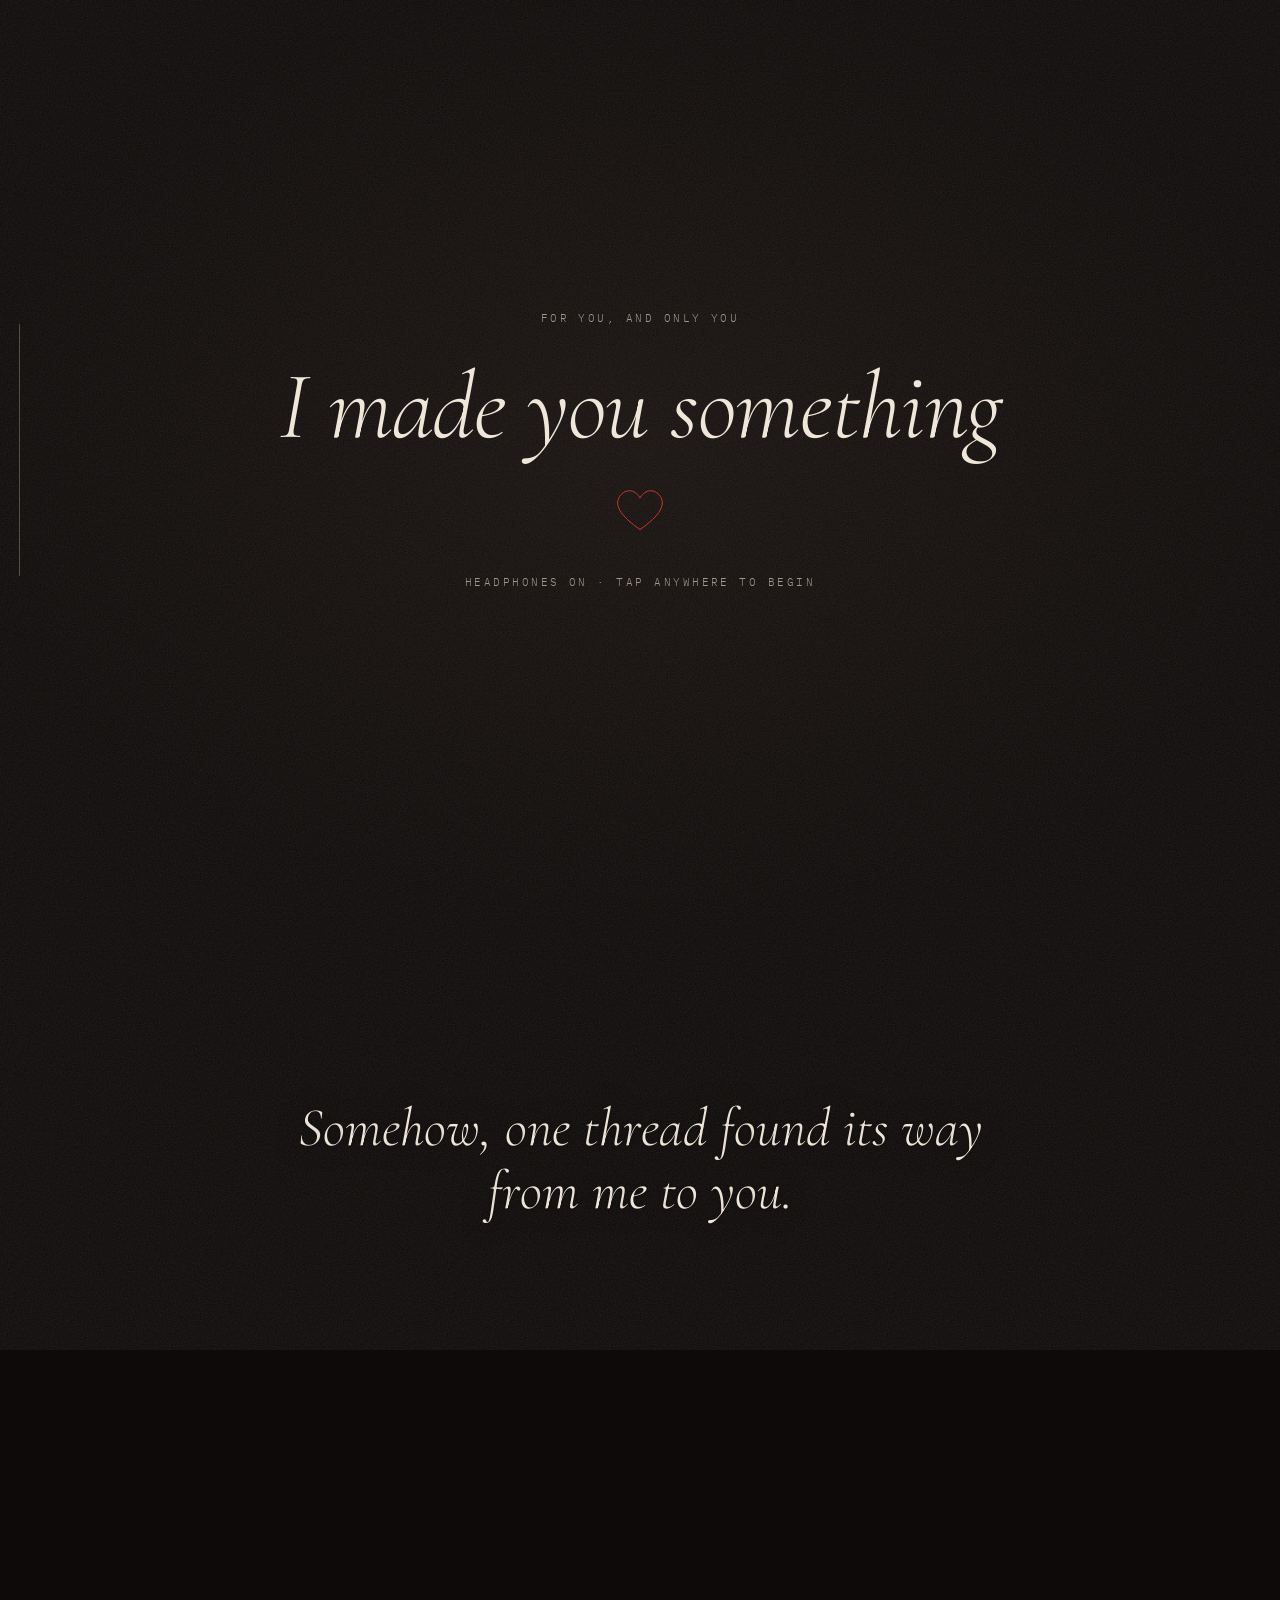
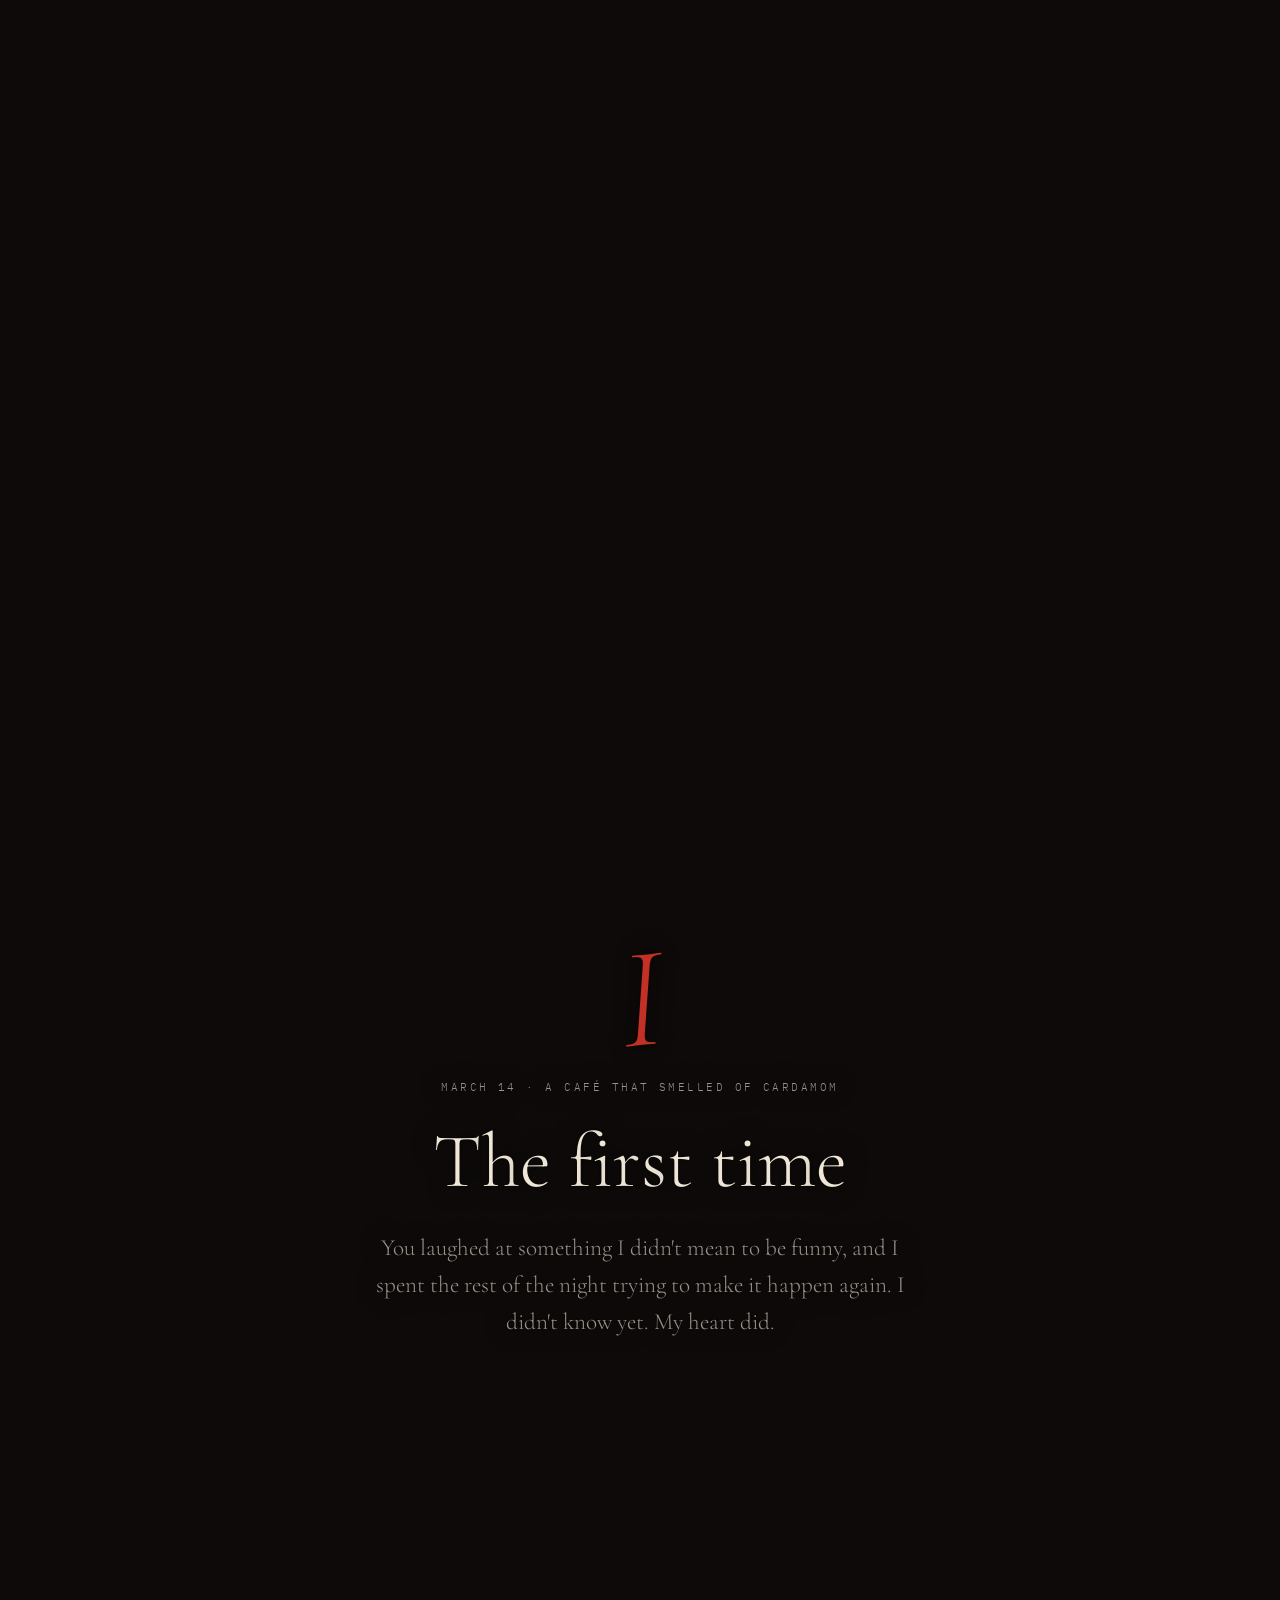
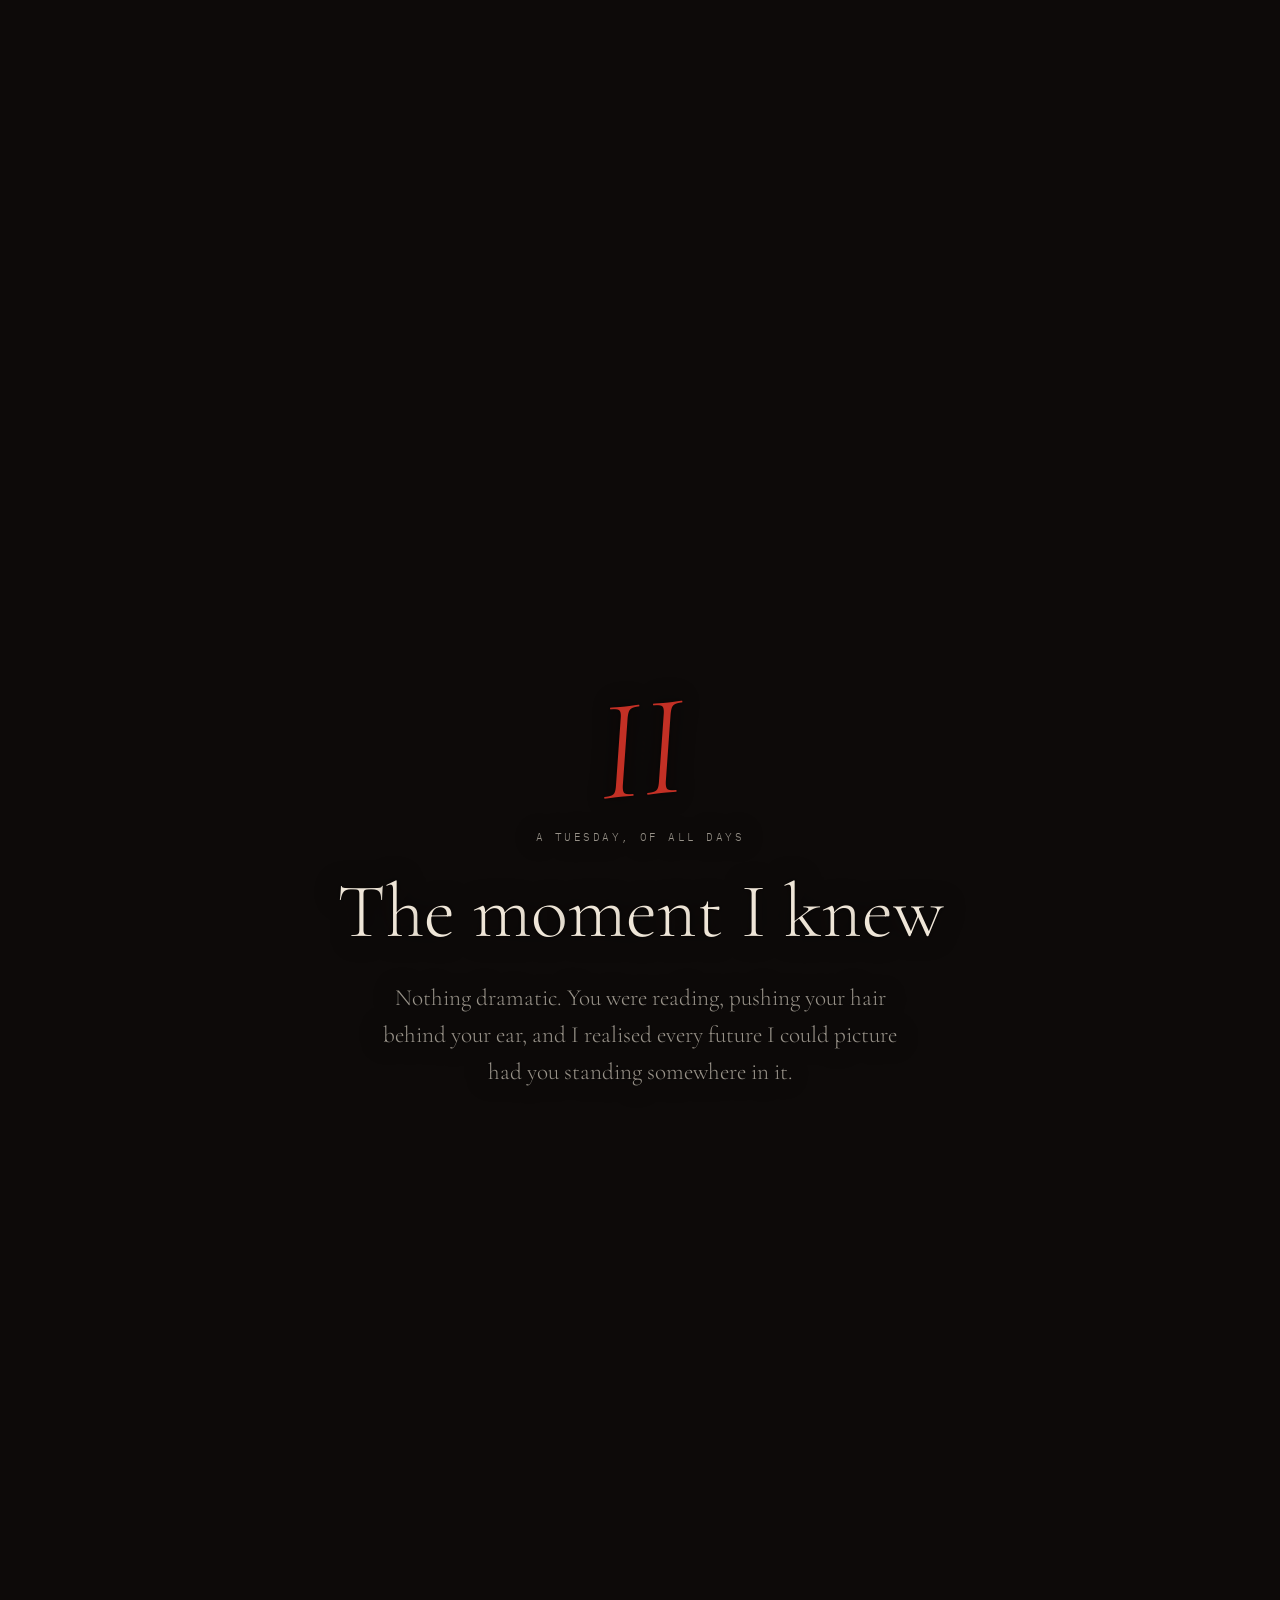
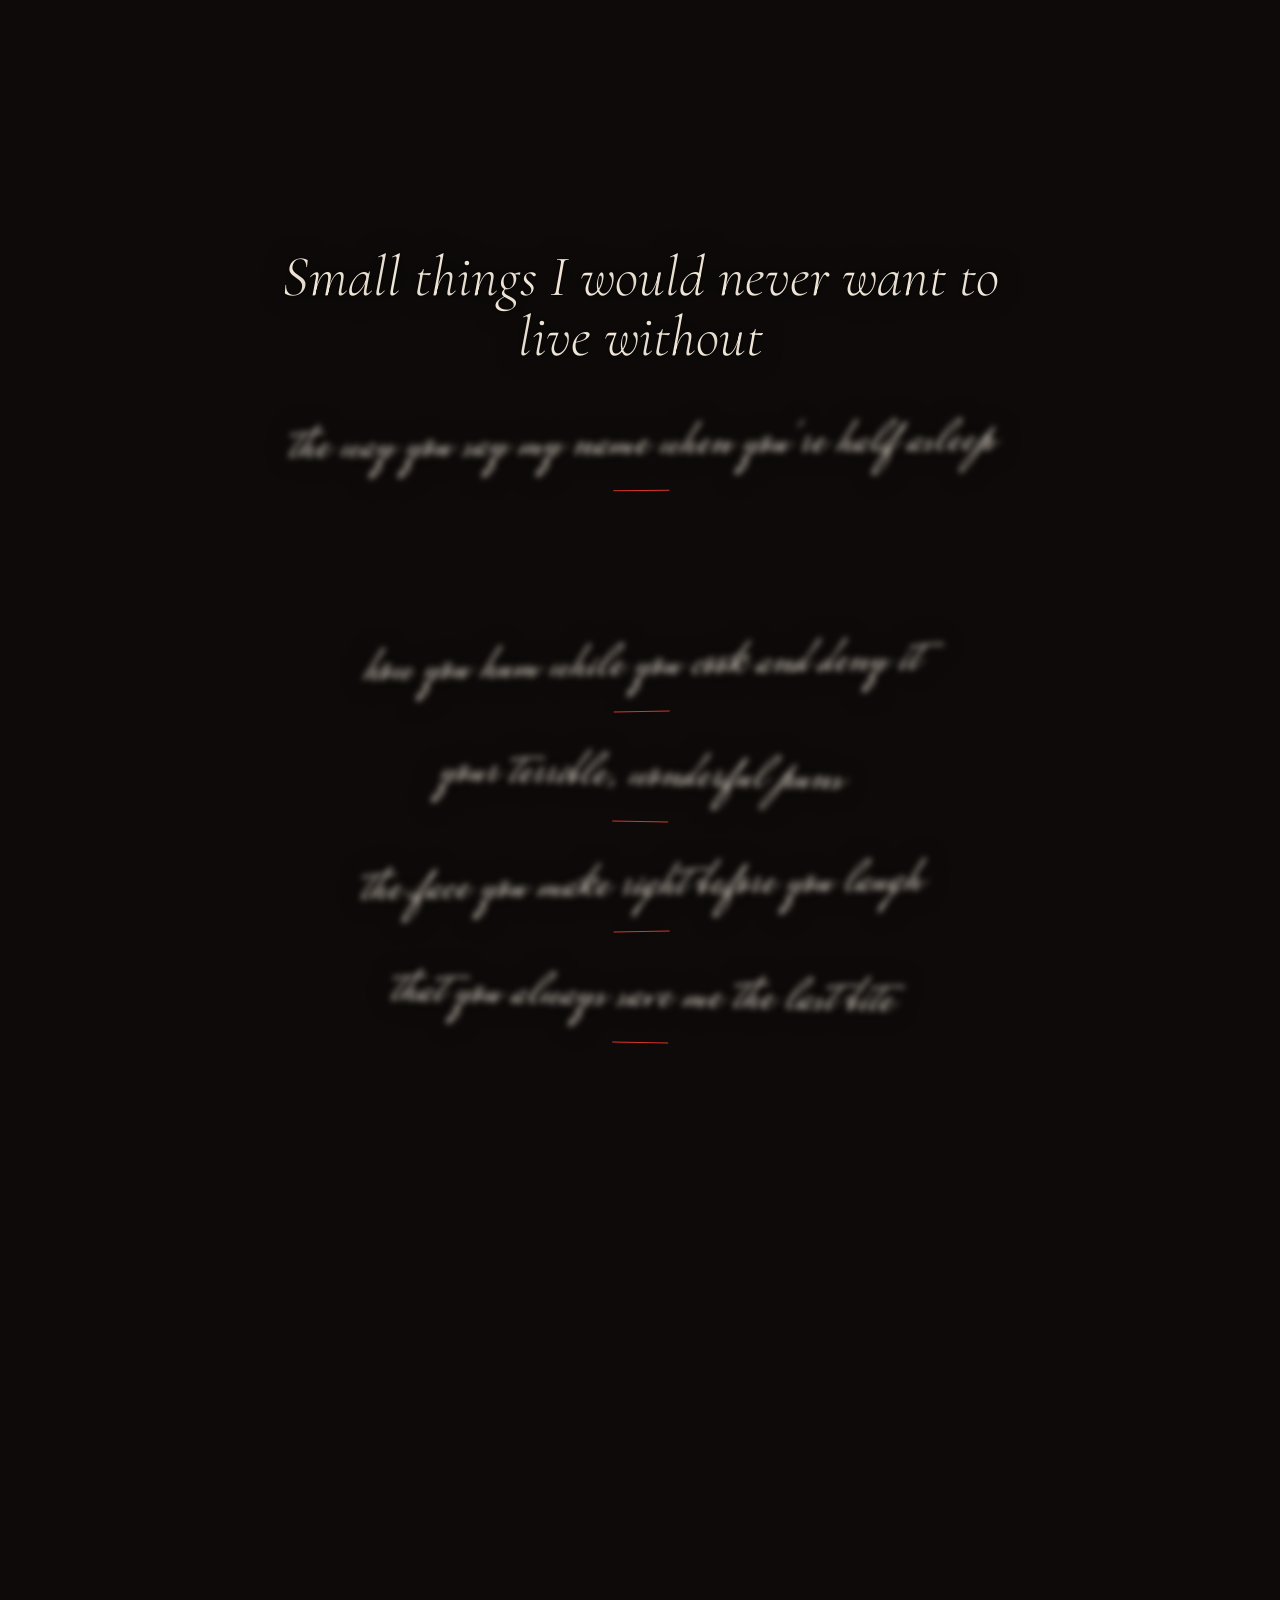
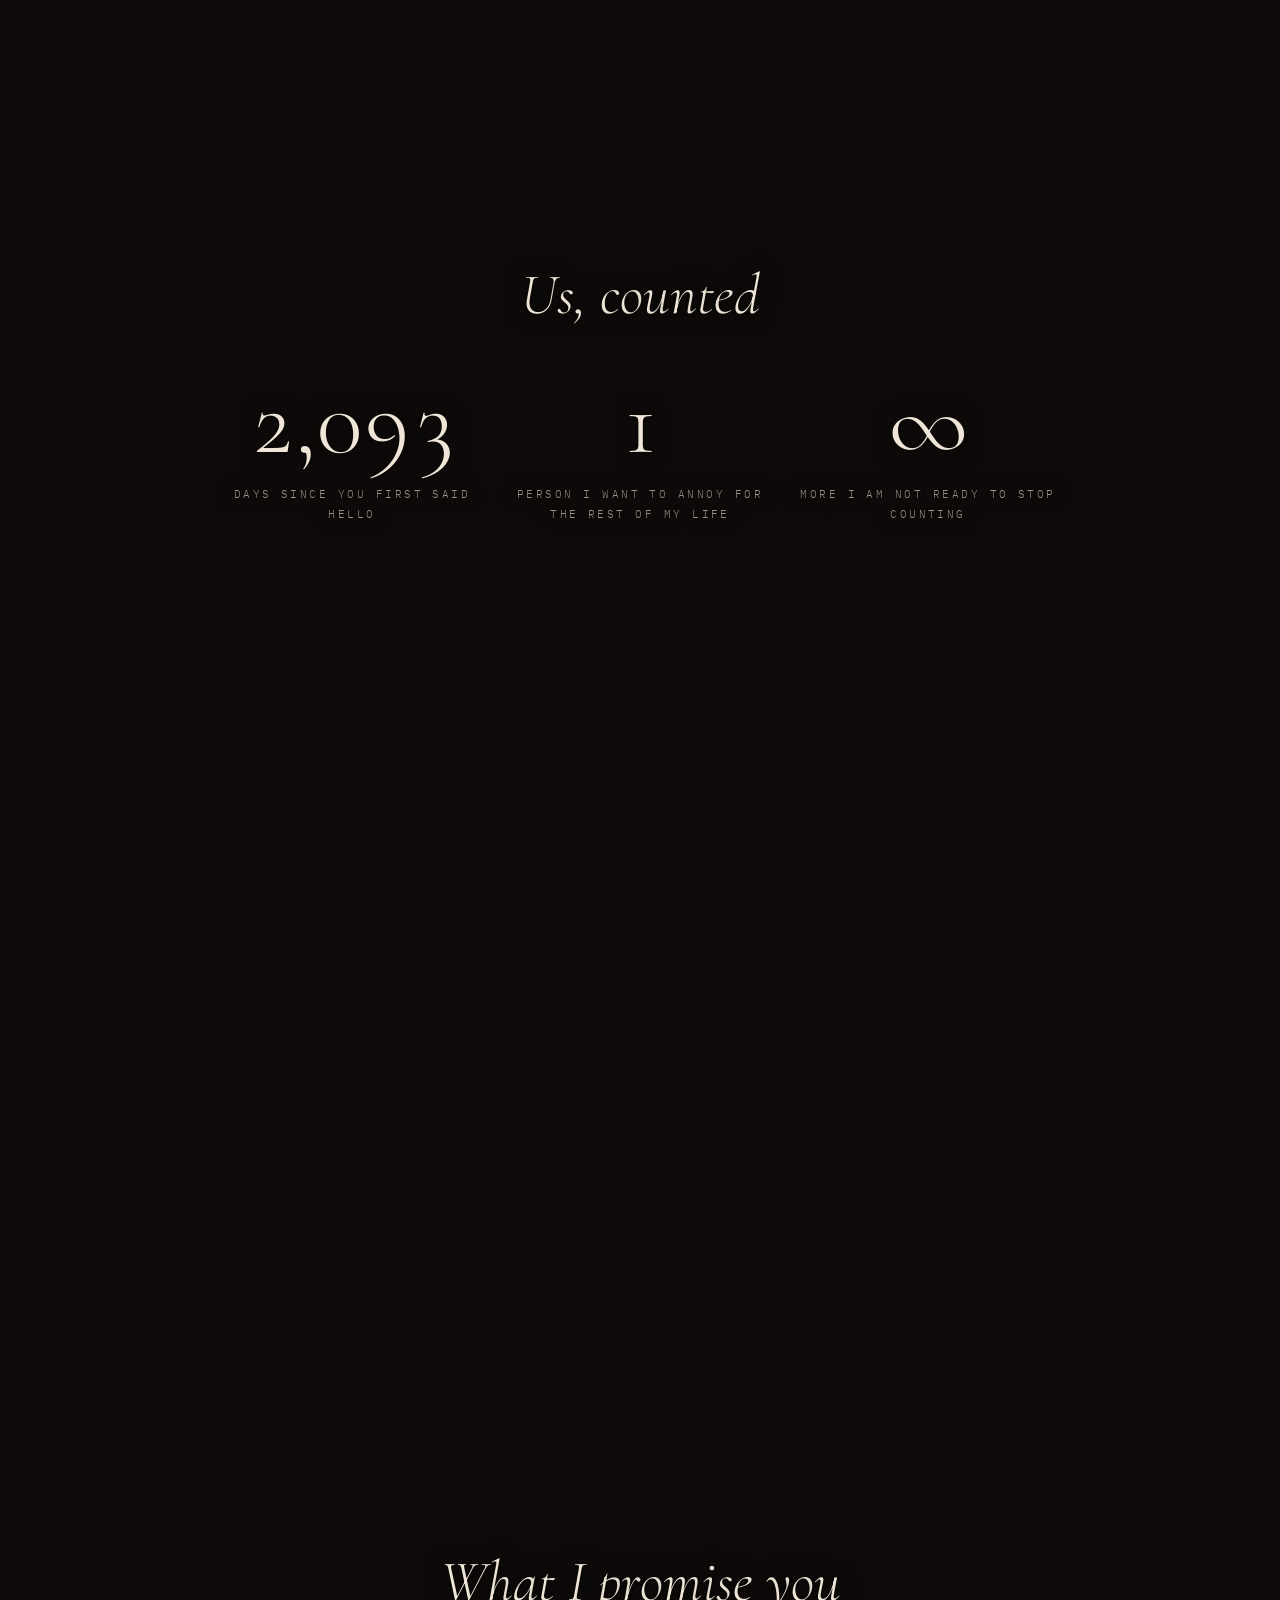
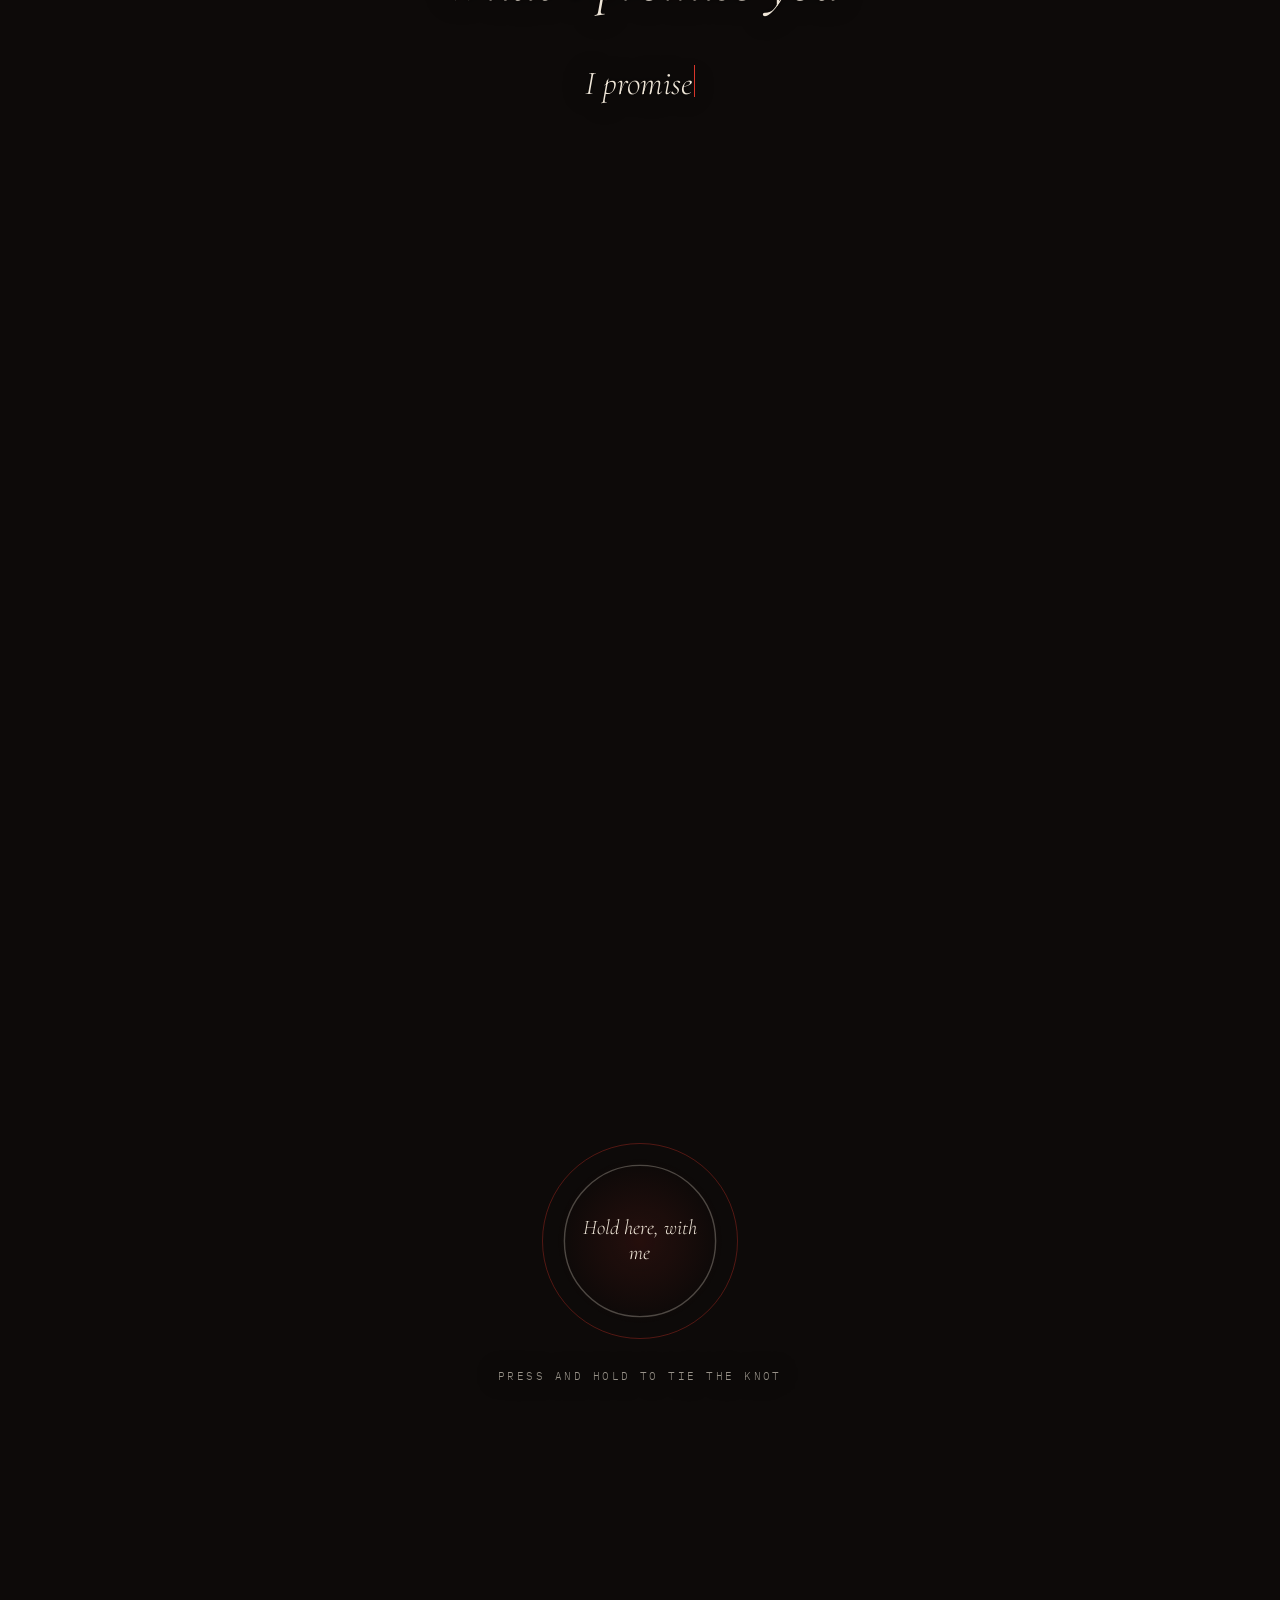
==== index.html @ 93fd75d0 "Build interactive wedding love letter: red thread, heartbeats, tie-the-knot finale A static, hand-bu" ====
<!doctype html>
<html lang="en">
<head>
  <meta charset="utf-8" />
  <meta name="viewport" content="width=device-width, initial-scale=1, viewport-fit=cover" />
  <title>For you</title>
  <meta name="theme-color" content="#0d0a09" />
  <link rel="icon" href="data:image/svg+xml,%3Csvg xmlns='http://www.w3.org/2000/svg' viewBox='0 0 100 100'%3E%3Cpath d='M50 82C18 60 8 42 20 28c10-11 24-7 30 5 6-12 20-16 30-5 12 14 2 32-30 54z' fill='none' stroke='%23d8352a' stroke-width='6'/%3E%3C/svg%3E" />
  <link rel="preconnect" href="https://fonts.googleapis.com" />
  <link rel="preconnect" href="https://fonts.gstatic.com" crossorigin />
  <link href="https://fonts.googleapis.com/css2?family=Cormorant+Garamond:ital,wght@0,300;0,400;0,500;1,300;1,400&family=IBM+Plex+Mono:wght@300;400&family=Mrs+Saint+Delafield&display=swap" rel="stylesheet" />
  <link rel="stylesheet" href="css/style.css" />
  <script type="importmap">
    { "imports": { "three": "./vendor/three/three.module.js", "three/addons/": "./vendor/three/addons/" } }
  </script>
</head>
<body class="is-locked">
  <canvas id="scene" aria-hidden="true"></canvas>
  <div class="grain" aria-hidden="true"></div>
  <div class="vignette" aria-hidden="true"></div>

  <!-- The gate: nothing moves until she opens it. -->
  <div class="gate" id="gate" role="button" tabindex="0">
    <p class="mono gate__kicker" data-bind="gate.kicker"></p>
    <h1 class="gate__title" data-bind="gate.title"></h1>
    <span class="gate__seal" aria-hidden="true">
      <svg viewBox="0 0 100 100"><path d="M50 82 C18 60 8 42 20 28 C30 17 44 21 50 33 C56 21 70 17 80 28 C92 42 82 60 50 82 Z" /></svg>
    </span>
    <p class="mono gate__hint" data-bind="gate.hint"></p>
  </div>

  <button class="sound" id="sound" aria-label="Toggle music" hidden>
    <span></span><span></span><span></span><span></span>
  </button>

  <div class="progress" aria-hidden="true"><i id="progress"></i></div>

  <main id="story">
    <section class="panel panel--opening" data-scene="opening">
      <p class="lead reveal" data-bind="opening.0"></p>
      <p class="lead lead--second reveal" data-bind="opening.1"></p>
      <p class="mono scroll-cue">scroll slowly</p>
    </section>

    <!-- chapters get injected here -->
    <div id="chapters"></div>

    <section class="panel panel--things" data-scene="things">
      <h2 class="title reveal" data-bind="smallThings.title"></h2>
      <ul class="things" id="things"></ul>
    </section>

    <section class="panel panel--numbers" data-scene="numbers">
      <h2 class="title reveal" data-bind="numbers.title"></h2>
      <div class="numbers" id="numbers"></div>
    </section>

    <section class="panel panel--vows" data-scene="vows">
      <h2 class="title reveal" data-bind="vows.title"></h2>
      <ol class="vows" id="vows"></ol>
    </section>

    <section class="panel panel--knot" data-scene="knot">
      <div class="knot" id="knot">
        <button class="hold" id="hold" aria-describedby="hold-hint">
          <svg viewBox="0 0 120 120" aria-hidden="true">
            <circle class="hold__track" cx="60" cy="60" r="54" />
            <circle class="hold__fill" id="holdFill" cx="60" cy="60" r="54" />
          </svg>
          <span class="hold__label" data-bind="knot.prompt"></span>
        </button>
        <p class="mono hold__hint" id="hold-hint" data-bind="knot.hint"></p>
      </div>

      <div class="finale" id="finale" aria-live="polite">
        <p class="finale__after" data-bind="knot.after"></p>
        <!-- her name is written here in stars, by the 3D scene -->
        <p class="finale__names"><span data-bind="you"></span> <em>&amp;</em> <span data-bind="her"></span></p>
        <div class="finale__foot">
          <p class="mono finale__date" id="finaleDate"></p>
          <p class="mono finale__count" id="countdown"></p>
          <button class="envelope" id="envelope" aria-label="Open the letter">
            <span class="envelope__back"></span>
            <span class="envelope__paper"></span>
            <span class="envelope__flap"></span>
            <span class="envelope__seal"></span>
          </button>
          <p class="mono envelope__hint">one more thing</p>
        </div>
      </div>
    </section>
  </main>

  <div class="letter" id="letter" role="dialog" aria-modal="true" aria-label="A letter" hidden>
    <article class="letter__paper">
      <div class="letter__body" id="letterBody"></div>
      <p class="letter__sign" data-bind="you"></p>
      <button class="mono letter__close" id="letterClose">close</button>
    </article>
  </div>

  <script type="module" src="js/main.js"></script>
</body>
</html>
---- css/style.css ----
:root {
  --ink: #0d0a09;
  --ink-2: #17110f;
  --paper: #efe6d8;
  --paper-dim: rgba(239, 230, 216, 0.62);
  --paper-faint: rgba(239, 230, 216, 0.28);
  --thread: #d8352a;
  --thread-soft: rgba(216, 53, 42, 0.35);
  --gold: #d9b67a;

  --serif: 'Cormorant Garamond', 'Times New Roman', serif;
  --script: 'Mrs Saint Delafield', 'Snell Roundhand', cursive;
  --mono: 'IBM Plex Mono', ui-monospace, monospace;

  --ease-out: cubic-bezier(0.16, 1, 0.3, 1);
  --ease-silk: cubic-bezier(0.65, 0, 0.35, 1);
}

*,
*::before,
*::after { box-sizing: border-box; }

html { -webkit-text-size-adjust: 100%; }

body {
  margin: 0;
  background: var(--ink);
  color: var(--paper);
  font-family: var(--serif);
  font-weight: 300;
  overflow-x: hidden;
  -webkit-font-smoothing: antialiased;
}

body.is-locked { overflow: hidden; height: 100svh; }

::selection { background: var(--thread); color: var(--paper); }

.mono {
  font-family: var(--mono);
  font-size: 0.7rem;
  letter-spacing: 0.22em;
  text-transform: uppercase;
  color: var(--paper-dim);
}

/* ── layers ─────────────────────────────────────────────── */

#scene {
  position: fixed;
  inset: 0;
  width: 100%;
  height: 100%;
  display: block;
  z-index: 0;
}

.grain {
  position: fixed;
  inset: -50%;
  z-index: 50;
  pointer-events: none;
  opacity: 0.09;
  background-image: url("data:image/svg+xml,%3Csvg xmlns='http://www.w3.org/2000/svg' width='220' height='220'%3E%3Cfilter id='n'%3E%3CfeTurbulence type='fractalNoise' baseFrequency='0.85' numOctaves='3' stitchTiles='stitch'/%3E%3CfeColorMatrix values='0 0 0 0 1 0 0 0 0 0.95 0 0 0 0 0.9 0 0 0 1 0'/%3E%3C/filter%3E%3Crect width='100%25' height='100%25' filter='url(%23n)'/%3E%3C/svg%3E");
  animation: grain 0.9s steps(6) infinite;
}

@keyframes grain {
  0% { transform: translate(0, 0); }
  20% { transform: translate(-3%, 2%); }
  40% { transform: translate(2%, -4%); }
  60% { transform: translate(-4%, -1%); }
  80% { transform: translate(3%, 3%); }
  100% { transform: translate(0, 0); }
}

.vignette {
  position: fixed;
  inset: 0;
  z-index: 1;
  pointer-events: none;
  background: radial-gradient(ellipse at 50% 45%, transparent 40%, rgba(5, 3, 3, 0.85) 100%);
}

main { position: relative; z-index: 2; text-shadow: 0 0 24px rgba(13, 10, 9, 0.9), 0 0 4px rgba(13, 10, 9, 0.6); }

/* ── gate ───────────────────────────────────────────────── */

.gate {
  position: fixed;
  inset: 0;
  z-index: 40;
  display: grid;
  place-content: center;
  justify-items: center;
  gap: 1.4rem;
  padding: 2rem 1rem;
  text-align: center;
  cursor: pointer;
  background: radial-gradient(ellipse at center, #17110f, var(--ink) 75%);
  transition: opacity 2.2s var(--ease-silk), visibility 0s linear 2.2s;
  outline: none;
}

.gate.is-open { opacity: 0; visibility: hidden; }

.gate__title {
  margin: 0;
  font-weight: 300;
  font-style: italic;
  font-size: clamp(2.6rem, 8vw, 6rem);
  line-height: 1;
  letter-spacing: -0.01em;
}

.gate__kicker, .gate__hint, .gate__title { opacity: 0; animation: rise 2.4s var(--ease-out) forwards; }
.gate__title { animation-delay: 0.5s; }
.gate__seal { opacity: 0; animation: rise 2.4s var(--ease-out) 1.1s forwards; }
.gate__hint { animation-delay: 1.8s; }

.gate__seal {
  width: 64px;
  height: 64px;
  display: block;
}

.gate__seal svg { width: 100%; height: 100%; overflow: visible; }

.gate__seal path {
  fill: none;
  stroke: var(--thread);
  stroke-width: 1.4;
  stroke-linecap: round;
  stroke-dasharray: 260;
  stroke-dashoffset: 260;
  animation: draw 3.2s var(--ease-silk) 1.4s forwards, beat 1.8s ease-in-out 4.6s infinite;
  transform-origin: 50% 55%;
}

.gate:hover .gate__seal path,
.gate:focus-visible .gate__seal path { fill: var(--thread-soft); }

@keyframes draw { to { stroke-dashoffset: 0; } }
@keyframes beat {
  0%, 100% { transform: scale(1); }
  14% { transform: scale(1.09); }
  28% { transform: scale(0.98); }
  42% { transform: scale(1.05); }
}
@keyframes rise {
  from { opacity: 0; transform: translateY(14px); filter: blur(6px); }
  to { opacity: 1; transform: none; filter: blur(0); }
}

/* ── sound + progress ───────────────────────────────────── */

.sound {
  position: fixed;
  top: max(1.2rem, env(safe-area-inset-top));
  right: 1.2rem;
  z-index: 45;
  width: 40px;
  height: 40px;
  display: flex;
  align-items: center;
  justify-content: center;
  gap: 3px;
  background: none;
  border: 1px solid var(--paper-faint);
  border-radius: 50%;
  cursor: pointer;
  opacity: 0;
  transition: opacity 1.5s ease 1.5s, border-color 0.3s;
}

.sound.is-shown { opacity: 1; }
.sound:hover { border-color: var(--paper-dim); }

.sound span {
  width: 2px;
  height: 12px;
  background: var(--paper);
  border-radius: 1px;
  transform-origin: bottom;
  animation: eq 1.1s ease-in-out infinite;
}

.sound span:nth-child(2) { animation-delay: -0.3s; }
.sound span:nth-child(3) { animation-delay: -0.6s; }
.sound span:nth-child(4) { animation-delay: -0.8s; }
.sound.is-muted span { animation-play-state: paused; transform: scaleY(0.2); }

@keyframes eq {
  0%, 100% { transform: scaleY(0.25); }
  50% { transform: scaleY(1); }
}

.progress {
  position: fixed;
  left: 1.2rem;
  top: 50%;
  z-index: 45;
  width: 1px;
  height: 28vh;
  transform: translateY(-50%);
  background: var(--paper-faint);
}

.progress i {
  position: absolute;
  inset: 0;
  background: var(--thread);
  transform-origin: top;
  transform: scaleY(0);
}

/* ── panels ─────────────────────────────────────────────── */

.panel {
  position: relative;
  min-height: 150svh;
  display: grid;
  place-items: center;
  align-content: center;
  padding: 20vh 1rem;
  text-align: center;
}

.panel > * { max-width: 46rem; }

.panel--opening { min-height: 230svh; align-content: start; padding-top: 38vh; }

.lead {
  margin: 0;
  font-size: clamp(1.8rem, 4.6vw, 3.4rem);
  line-height: 1.15;
  font-weight: 300;
}

.lead--second {
  margin-top: 70vh;
  font-style: italic;
}

.scroll-cue {
  position: absolute;
  left: 50%;
  top: calc(100svh - 4.5rem);
  transform: translateX(-50%);
  margin: 0;
  animation: cue 2.6s ease-in-out infinite;
}

.scroll-cue::after {
  content: '';
  display: block;
  width: 1px;
  height: 28px;
  margin: 0.8rem auto 0;
  background: linear-gradient(var(--paper-dim), transparent);
}

@keyframes cue {
  0%, 100% { opacity: 0.35; transform: translate(-50%, 0); }
  50% { opacity: 1; transform: translate(-50%, 6px); }
}

.title {
  margin: 0 0 3rem;
  font-weight: 300;
  font-size: clamp(2rem, 5vw, 3.6rem);
  line-height: 1.05;
  font-style: italic;
}

/* chapter */

.chapter {
  display: grid;
  gap: 1.2rem;
  justify-items: center;
}

.chapter__num {
  font-style: italic;
  font-weight: 300;
  font-size: clamp(4.5rem, 13vw, 9rem);
  line-height: 0.7;
  color: var(--thread);
  opacity: 0;
  transform: translateY(20px) rotate(-6deg);
  transition: opacity 2s var(--ease-out), transform 2s var(--ease-out);
}

.is-in .chapter__num,
.chapter__num.is-in { opacity: 0.9; transform: rotate(-6deg); }

.chapter__title {
  margin: 0;
  font-weight: 300;
  font-size: clamp(2.4rem, 6.4vw, 4.8rem);
  line-height: 1;
}

.chapter__body {
  margin: 0.6rem 0 0;
  max-width: 34rem;
  font-size: clamp(1.15rem, 2.2vw, 1.45rem);
  line-height: 1.6;
  color: var(--paper-dim);
}

.print {
  width: min(70vw, 300px);
  margin: 1.5rem auto 0;
  padding: 12px 12px 44px;
  background: #f4ede1;
  box-shadow: 0 30px 60px -20px rgba(0, 0, 0, 0.8);
  transform: rotate(var(--tilt, -3deg)) translateY(40px);
  opacity: 0;
  transition: transform 2.2s var(--ease-out), opacity 2.2s var(--ease-out);
}

.print img { display: block; width: 100%; aspect-ratio: 4 / 5; object-fit: cover; filter: sepia(0.18) contrast(1.02); }
.print.is-in { opacity: 1; transform: rotate(var(--tilt, -3deg)); }

/* split text reveal */

.w { display: inline-block; white-space: nowrap; }

.ch {
  display: inline-block;
  opacity: 0;
  transform: translateY(0.45em) rotate(var(--r, 0deg));
  filter: blur(8px);
  transition:
    opacity 1.4s var(--ease-out),
    transform 1.6s var(--ease-out),
    filter 1.4s var(--ease-out);
  transition-delay: calc(var(--i) * 22ms);
}

.is-in .ch { opacity: 1; transform: none; filter: blur(0); }

.fade { opacity: 0; transform: translateY(16px); transition: opacity 1.8s var(--ease-out), transform 1.8s var(--ease-out); transition-delay: var(--d, 0s); }
.fade.is-in, .is-in .fade { opacity: 1; transform: none; }

/* small things */

.things {
  list-style: none;
  margin: 0;
  padding: 0;
  display: grid;
  gap: 2.2rem;
}

.things li {
  font-family: var(--script);
  font-size: clamp(2rem, 5.4vw, 3.4rem);
  line-height: 1.1;
  color: var(--paper);
  transform: rotate(var(--tilt));
}

.things li .ch { filter: blur(3px); transition-delay: calc(var(--i) * 32ms); }

.things li::after {
  content: '';
  display: block;
  width: 3.5rem;
  height: 1px;
  margin: 0.9rem auto 0;
  background: var(--thread);
  transform: scaleX(0);
  transition: transform 1.6s var(--ease-out) 0.8s;
}

.things li.is-in::after { transform: scaleX(1); }

/* numbers */

.numbers {
  display: grid;
  grid-template-columns: repeat(auto-fit, minmax(12rem, 1fr));
  gap: 3rem 2rem;
  width: min(100%, 52rem);
  max-width: none;
}

.number__value {
  display: block;
  font-size: clamp(3.6rem, 9vw, 6rem);
  font-weight: 300;
  line-height: 1;
  font-variant-numeric: tabular-nums;
}

.number__label { display: block; margin-top: 0.9rem; line-height: 1.8; }

/* vows */

.vows {
  list-style: none;
  margin: 0;
  padding: 0;
  display: grid;
  gap: 2rem;
  max-width: 36rem;
}

.vows li {
  font-size: clamp(1.4rem, 3.4vw, 2.1rem);
  line-height: 1.35;
  font-style: italic;
  min-height: 1.35em;
}

.vows li .caret {
  display: inline-block;
  width: 1px;
  height: 0.95em;
  margin-left: 2px;
  vertical-align: -0.1em;
  background: var(--thread);
  animation: blink 1s steps(1) infinite;
}

@keyframes blink { 50% { opacity: 0; } }

/* knot */

.panel--knot { min-height: 100svh; padding: 0; overflow: hidden; }
.panel--knot > * { max-width: none; }

.knot,
.finale {
  position: absolute;
  inset: 0;
  display: grid;
  place-content: center;
  justify-items: center;
  gap: 1.4rem;
  padding: 0 1rem;
}

.knot { transition: opacity 1.6s var(--ease-silk), filter 1.6s var(--ease-silk); }
.knot.is-done { opacity: 0; filter: blur(10px); pointer-events: none; }

.hold {
  position: relative;
  width: 168px;
  height: 168px;
  padding: 0;
  border: 0;
  border-radius: 50%;
  background: radial-gradient(circle, rgba(216, 53, 42, 0.12), transparent 70%);
  color: var(--paper);
  font: inherit;
  cursor: pointer;
  touch-action: none;
  -webkit-user-select: none;
  user-select: none;
  -webkit-touch-callout: none;
  -webkit-tap-highlight-color: transparent;
  transition: transform 0.6s var(--ease-out);
}

.hold.is-holding { transform: scale(0.94); }
.hold:focus-visible { outline: 1px dashed var(--paper-faint); outline-offset: 8px; }

.hold svg { position: absolute; inset: 0; width: 100%; height: 100%; transform: rotate(-90deg); }
.hold circle { fill: none; stroke-width: 1; }
.hold__track { stroke: var(--paper-faint); }
.hold__fill { stroke: var(--thread); stroke-width: 2; stroke-linecap: round; stroke-dasharray: 339.3; stroke-dashoffset: 339.3; }

.hold__label {
  position: relative;
  display: block;
  padding: 0 1.6rem;
  font-style: italic;
  font-size: 1.3rem;
  line-height: 1.2;
}

.hold::before {
  content: '';
  position: absolute;
  inset: -14px;
  border-radius: 50%;
  border: 1px solid var(--thread-soft);
  animation: ripple 2.8s var(--ease-out) infinite;
}

@keyframes ripple {
  from { transform: scale(0.85); opacity: 1; }
  to { transform: scale(1.35); opacity: 0; }
}

.hold__hint { margin: 1.4rem 0 0; }

.finale {
  place-content: stretch;
  grid-template-rows: 1fr auto 1fr;
  gap: 0;
  padding: 12svh 1rem 8svh;
  pointer-events: none;
  text-align: center;
}

.finale > * { opacity: 0; transform: translateY(20px); transition: opacity 2.4s var(--ease-out), transform 2.4s var(--ease-out); }
.finale.is-in { pointer-events: auto; }
.finale.is-in > * { opacity: 1; transform: none; }
.finale.is-in > :nth-child(1) { transition-delay: 3.4s; }
.finale.is-in > :nth-child(2) { transition-delay: 7.4s; }
.finale.is-in > :nth-child(3) { transition-delay: 8.6s; }

.finale__after {
  align-self: start;
  margin: 0;
  font-style: italic;
  font-size: clamp(1.3rem, 3vw, 1.8rem);
  color: var(--paper-dim);
}

/* The stars write her name just above this line. */
.finale__names {
  margin: 18svh 0 0;
  font-family: var(--mono);
  font-size: 0.72rem;
  letter-spacing: 0.4em;
  text-transform: uppercase;
  color: var(--paper-dim);
}

.finale__names em { font-style: normal; color: var(--thread); }

.finale__foot {
  align-self: end;
  display: grid;
  justify-items: center;
  gap: 0.8rem;
}

.finale__date, .finale__count { margin: 0; }
.finale__count { color: var(--gold); }

/* envelope */

.envelope {
  position: relative;
  width: 92px;
  height: 60px;
  margin-top: 1.4rem;
  padding: 0;
  border: 0;
  background: none;
  cursor: pointer;
  perspective: 400px;
}

.envelope__back,
.envelope__paper,
.envelope__flap { position: absolute; inset: 0; }

.envelope__back { background: #e5d8c3; border-radius: 2px; box-shadow: 0 18px 30px -12px rgba(0, 0, 0, 0.8); }
.envelope__back::after {
  content: '';
  position: absolute;
  inset: 0;
  background:
    linear-gradient(to top right, transparent 49.5%, rgba(0, 0, 0, 0.12) 50%, transparent 51%) left / 50% 100% no-repeat,
    linear-gradient(to top left, transparent 49.5%, rgba(0, 0, 0, 0.12) 50%, transparent 51%) right / 50% 100% no-repeat;
}
.envelope__paper { inset: 6px 8px; background: #faf5ec; transition: transform 0.8s var(--ease-out); z-index: -1; }
.envelope__flap {
  height: 60%;
  background: #d9c9b0;
  clip-path: polygon(0 0, 100% 0, 50% 100%);
  transform-origin: top;
  transition: transform 0.8s var(--ease-out);
}
.envelope__seal {
  position: absolute;
  left: 50%;
  top: 46%;
  width: 18px;
  height: 18px;
  margin: -9px 0 0 -9px;
  border-radius: 50%;
  background: radial-gradient(circle at 35% 35%, #e85a4b, #9d1d14);
  box-shadow: 0 1px 2px rgba(0, 0, 0, 0.4);
}

.envelope:hover .envelope__flap { transform: rotateX(160deg); }
.envelope:hover .envelope__seal { opacity: 0; }
.envelope:hover .envelope__paper { transform: translateY(-16px); }
.envelope__seal { transition: opacity 0.3s; }

.envelope__hint { margin: 0; }

/* letter */

.letter {
  position: fixed;
  inset: 0;
  z-index: 60;
  display: grid;
  place-items: center;
  padding: 2rem 1rem;
  background: rgba(8, 5, 4, 0.78);
  -webkit-backdrop-filter: blur(6px);
  backdrop-filter: blur(6px);
  overflow-y: auto;
  opacity: 0;
  transition: opacity 0.9s var(--ease-silk);
}

.letter.is-open { opacity: 1; }
.letter[hidden] { display: none; }

.letter__paper {
  position: relative;
  width: min(100%, 34rem);
  padding: clamp(2rem, 6vw, 3.6rem);
  color: #2b1f1a;
  background:
    repeating-linear-gradient(transparent 0 2.15rem, rgba(120, 90, 70, 0.12) 2.15rem calc(2.15rem + 1px)),
    radial-gradient(ellipse at 30% 20%, #fbf6ee, #efe3cf);
  box-shadow: 0 40px 80px -30px rgba(0, 0, 0, 0.9);
  transform: translateY(40px) rotate(-1.2deg);
  transition: transform 1.2s var(--ease-out);
}

.letter.is-open .letter__paper { transform: rotate(-1.2deg); }

.letter__body p {
  margin: 0 0 1.1rem;
  font-size: 1.25rem;
  line-height: 1.72;
  font-style: italic;
}

.letter__sign {
  margin: 0.4rem 0 0;
  font-family: var(--script);
  font-size: 3rem;
  line-height: 1;
  color: #8e1c14;
}

.letter__close {
  position: absolute;
  top: 1rem;
  right: 1.2rem;
  border: 0;
  background: none;
  color: #6d5a4f;
  cursor: pointer;
}

@media (max-width: 600px) {
  .progress { display: none; }
  .panel { padding: 18vh 1rem; }
  .things { gap: 1.8rem; }
}

@media (prefers-reduced-motion: reduce) {
  .grain { animation: none; }
  .ch, .fade, .print { transition-duration: 0.01s !important; transition-delay: 0s !important; }
}
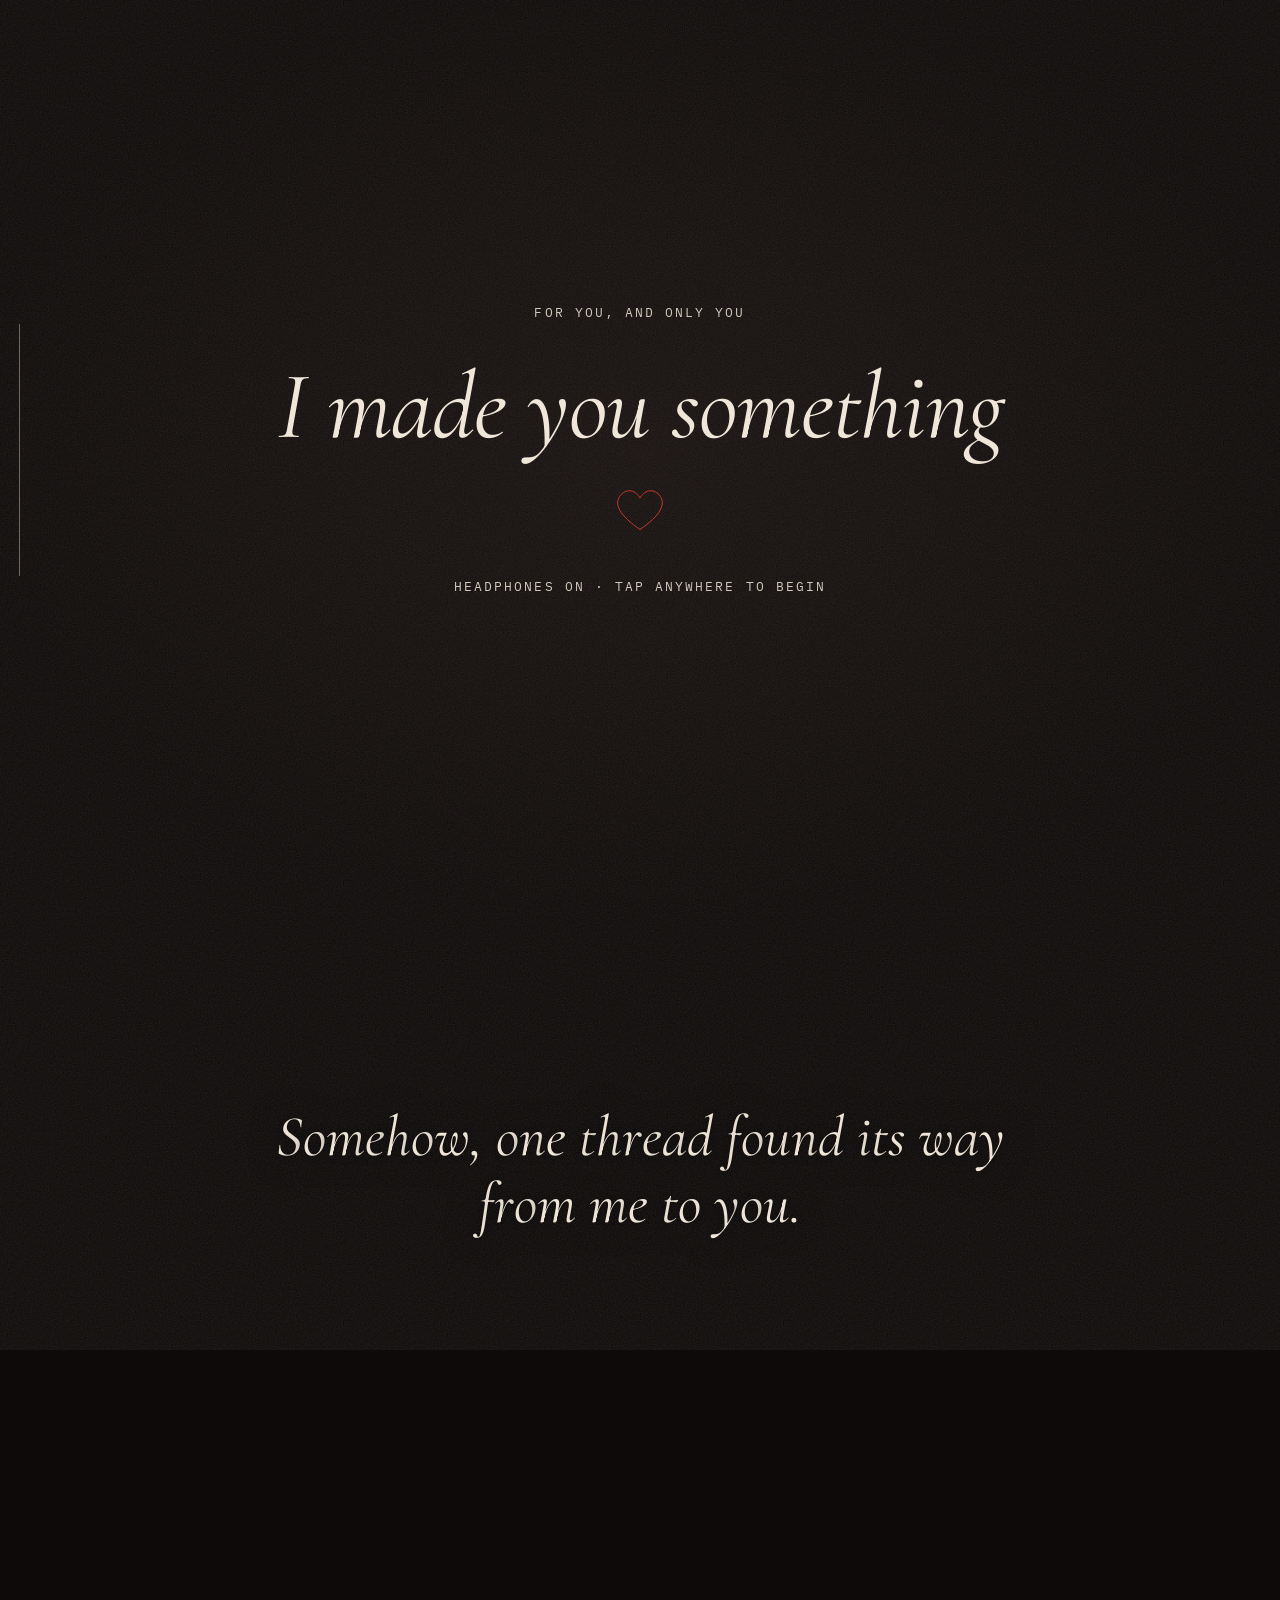
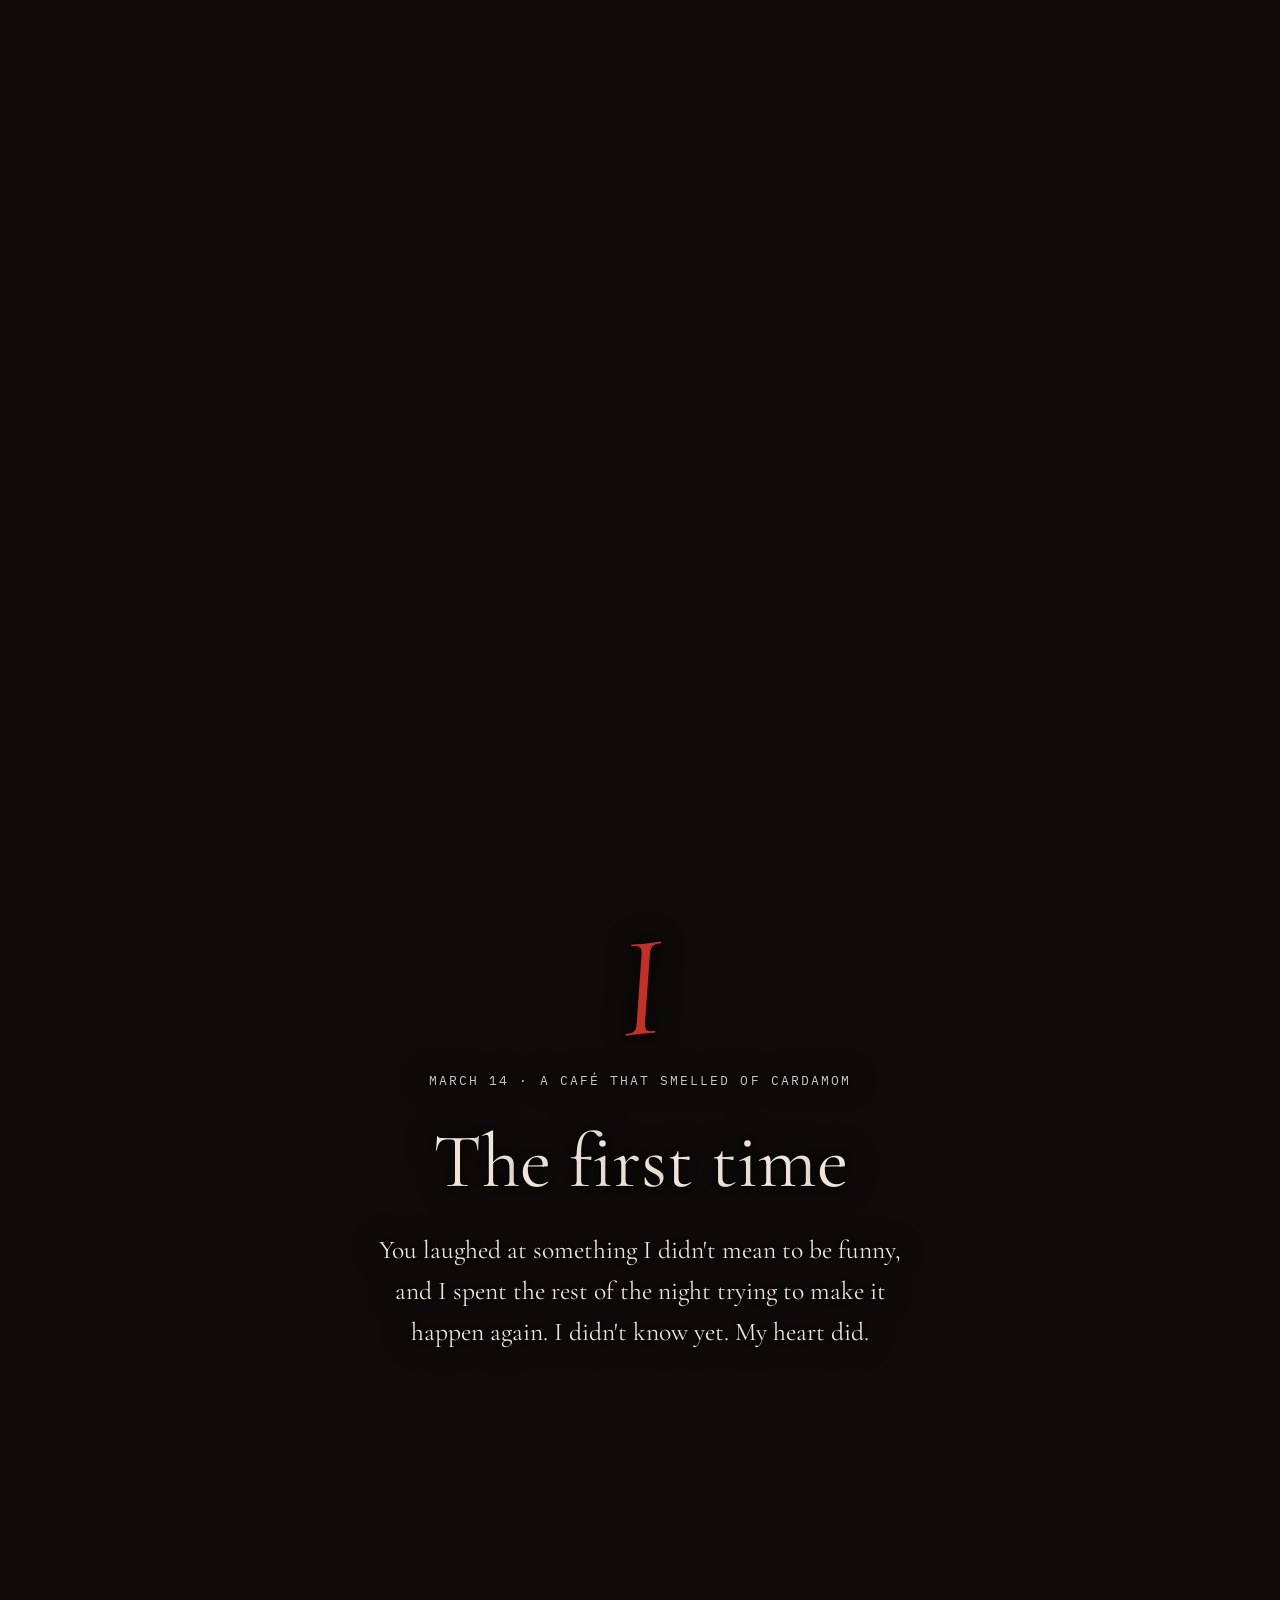
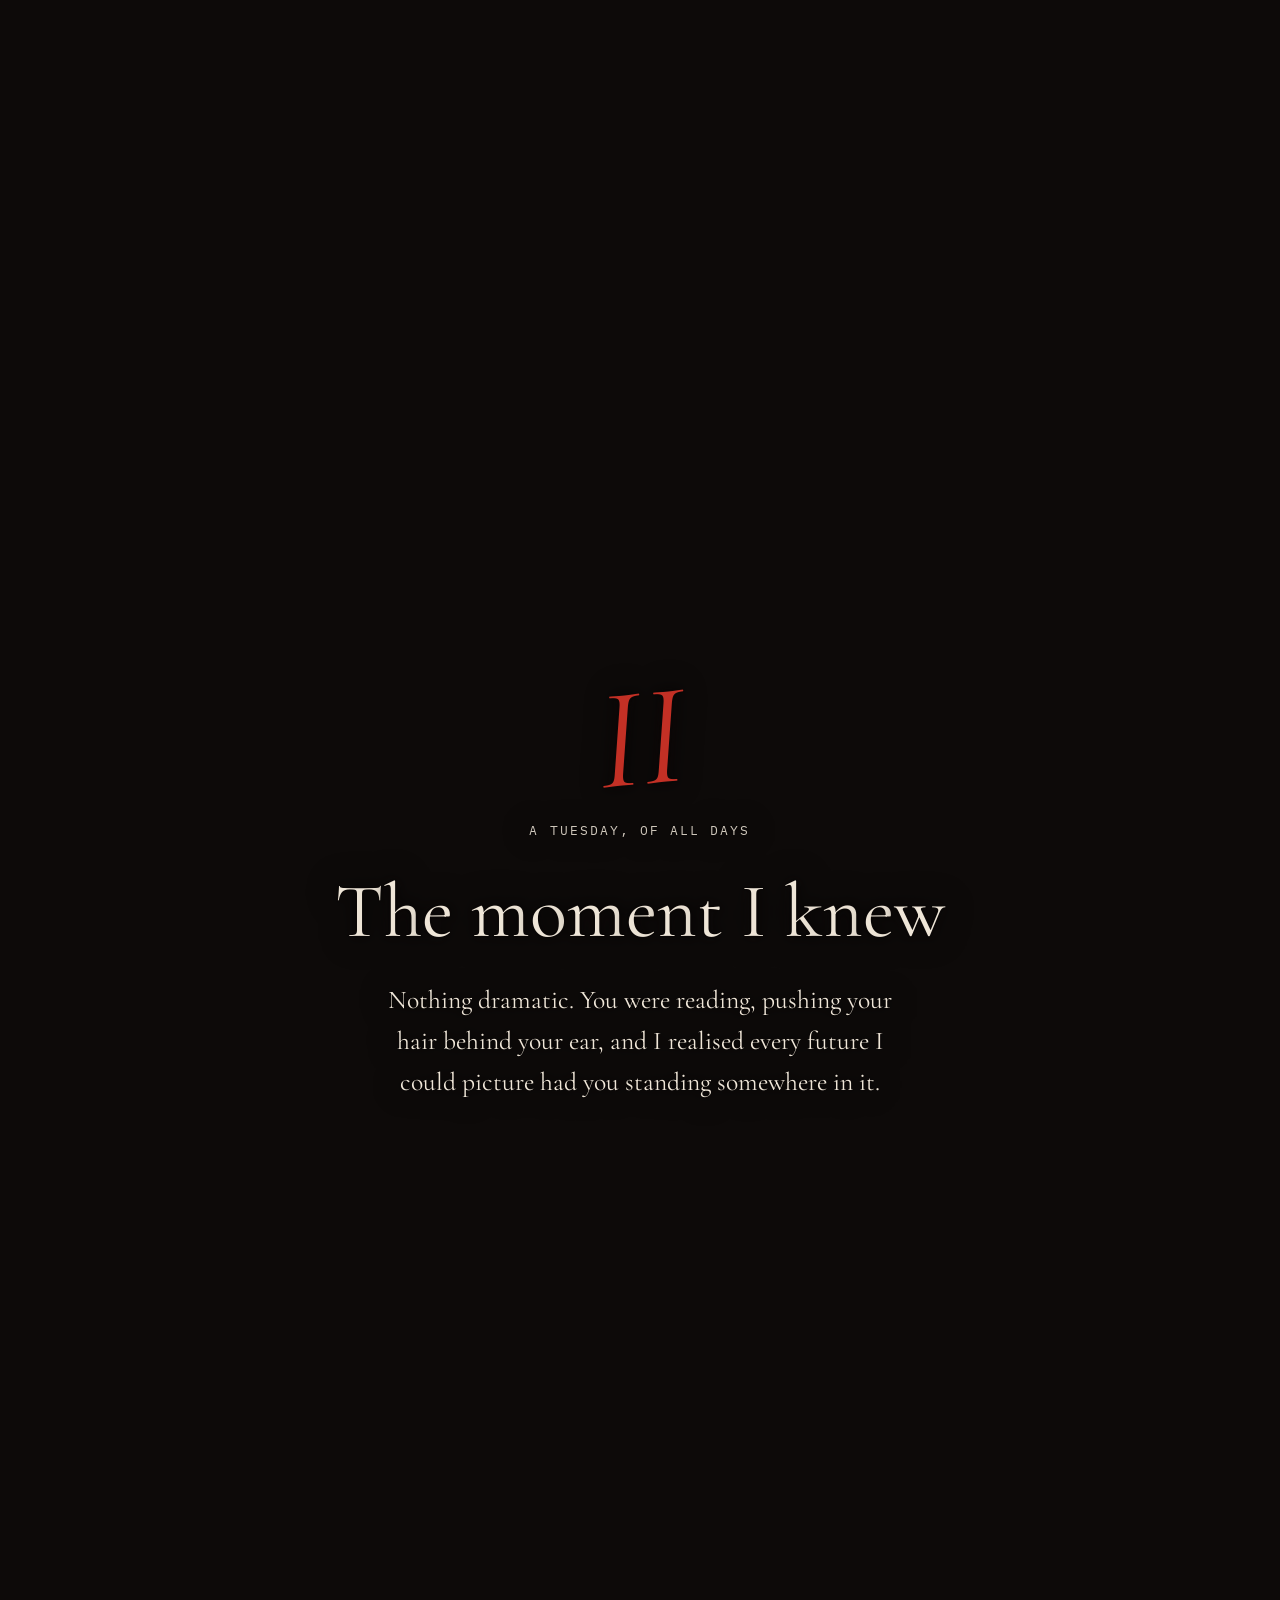
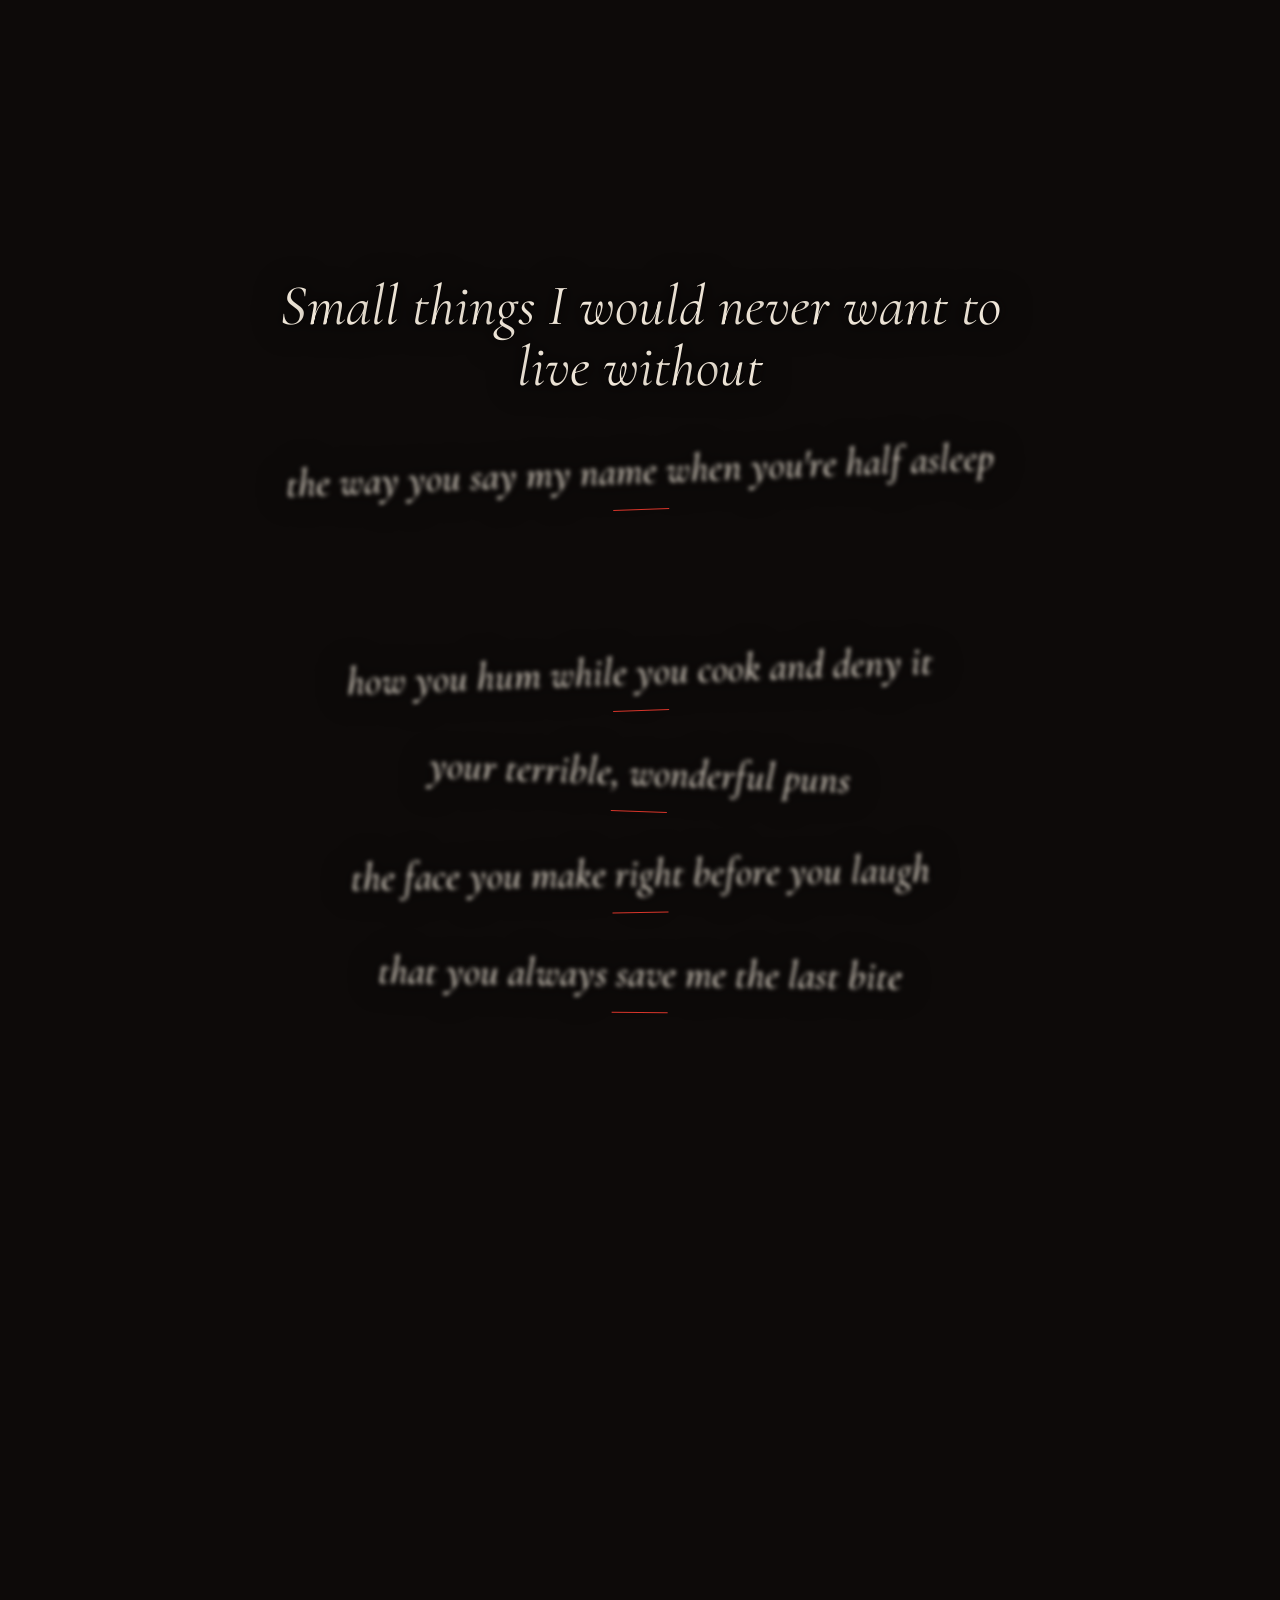
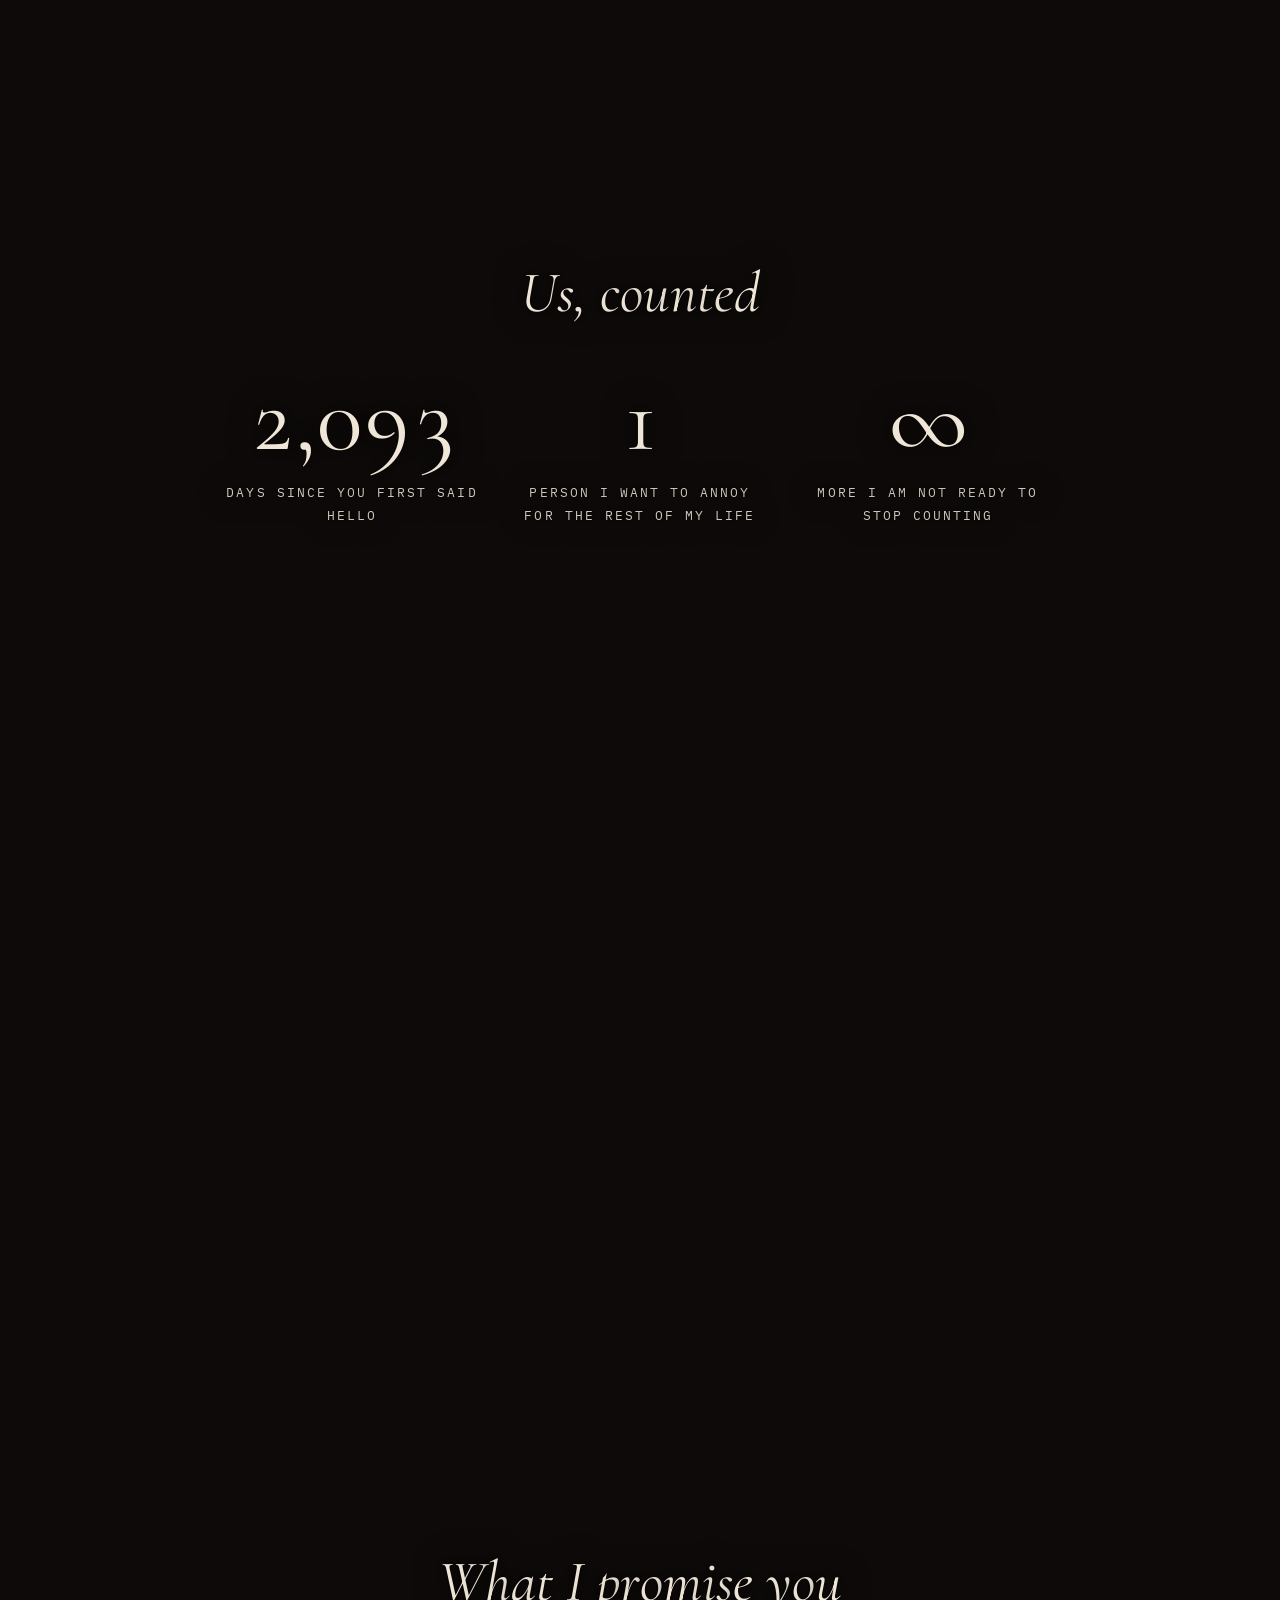
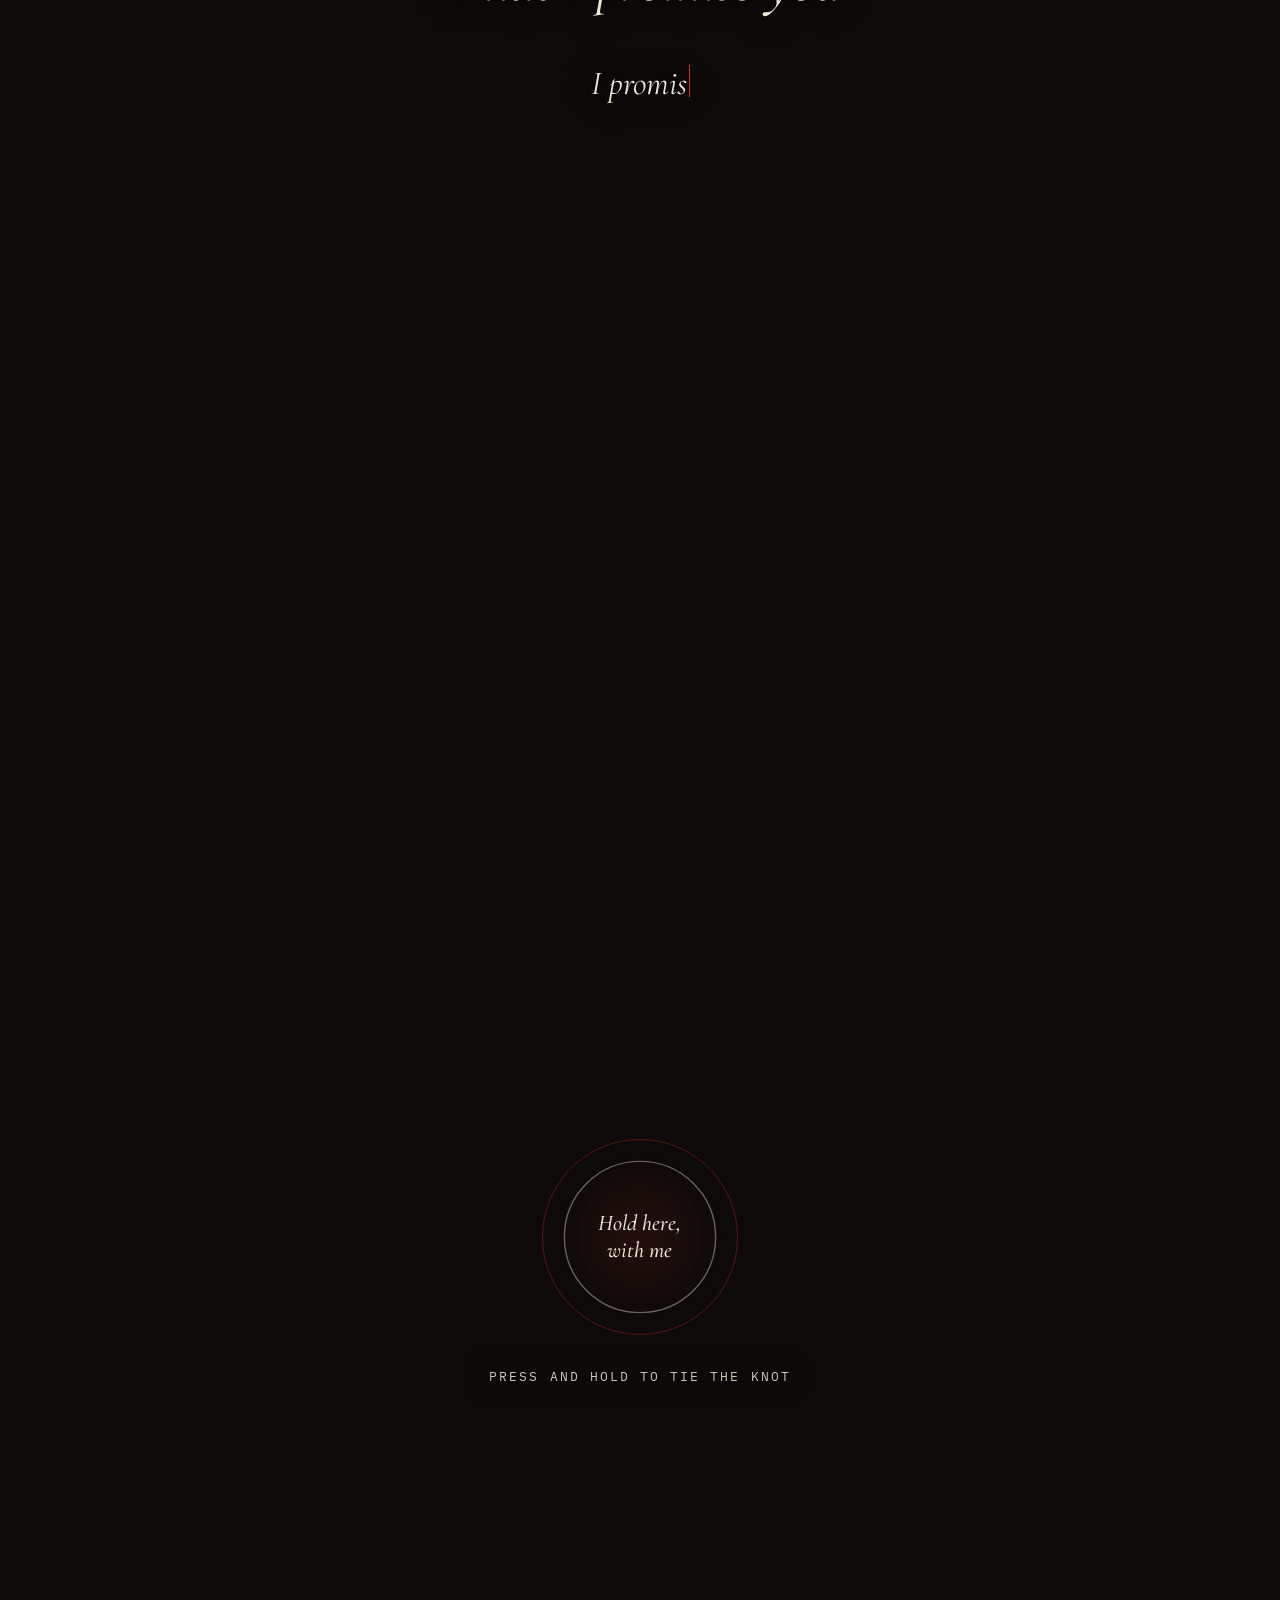
==== commit 5ecc6136: "Add Islamic version at /islamic, use Afreen's name, improve readability - Islamic page: Bismillah ga" ====
--- a/index.html
+++ b/index.html
@@ -8,7 +8,7 @@
   <link rel="icon" href="data:image/svg+xml,%3Csvg xmlns='http://www.w3.org/2000/svg' viewBox='0 0 100 100'%3E%3Cpath d='M50 82C18 60 8 42 20 28c10-11 24-7 30 5 6-12 20-16 30-5 12 14 2 32-30 54z' fill='none' stroke='%23d8352a' stroke-width='6'/%3E%3C/svg%3E" />
   <link rel="preconnect" href="https://fonts.googleapis.com" />
   <link rel="preconnect" href="https://fonts.gstatic.com" crossorigin />
-  <link href="https://fonts.googleapis.com/css2?family=Cormorant+Garamond:ital,wght@0,300;0,400;0,500;1,300;1,400&family=IBM+Plex+Mono:wght@300;400&family=Mrs+Saint+Delafield&display=swap" rel="stylesheet" />
+  <link href="https://fonts.googleapis.com/css2?family=Cormorant+Garamond:ital,wght@0,400;0,500;0,600;1,400;1,500&family=IBM+Plex+Mono:wght@300;400&family=Great+Vibes&display=swap" rel="stylesheet" />
   <link rel="stylesheet" href="css/style.css" />
   <script type="importmap">
     { "imports": { "three": "./vendor/three/three.module.js", "three/addons/": "./vendor/three/addons/" } }
@@ -99,6 +99,10 @@
     </article>
   </div>
 
-  <script type="module" src="js/main.js"></script>
+  <script type="module">
+    import { CONFIG } from './js/config.js';
+    import { boot } from './js/main.js';
+    boot(CONFIG, 'thread');
+  </script>
 </body>
 </html>
--- a/css/style.css
+++ b/css/style.css
@@ -2,14 +2,14 @@
   --ink: #0d0a09;
   --ink-2: #17110f;
   --paper: #efe6d8;
-  --paper-dim: rgba(239, 230, 216, 0.62);
-  --paper-faint: rgba(239, 230, 216, 0.28);
+  --paper-dim: rgba(239, 230, 216, 0.86);
+  --paper-faint: rgba(239, 230, 216, 0.4);
   --thread: #d8352a;
   --thread-soft: rgba(216, 53, 42, 0.35);
   --gold: #d9b67a;
 
   --serif: 'Cormorant Garamond', 'Times New Roman', serif;
-  --script: 'Mrs Saint Delafield', 'Snell Roundhand', cursive;
+  --script: 'Great Vibes', 'Snell Roundhand', cursive;
   --mono: 'IBM Plex Mono', ui-monospace, monospace;
 
   --ease-out: cubic-bezier(0.16, 1, 0.3, 1);
@@ -27,7 +27,7 @@
   background: var(--ink);
   color: var(--paper);
   font-family: var(--serif);
-  font-weight: 300;
+  font-weight: 400;
   overflow-x: hidden;
   -webkit-font-smoothing: antialiased;
 }
@@ -38,8 +38,9 @@
 
 .mono {
   font-family: var(--mono);
-  font-size: 0.7rem;
-  letter-spacing: 0.22em;
+  font-size: 0.8rem;
+  line-height: 1.7;
+  letter-spacing: 0.16em;
   text-transform: uppercase;
   color: var(--paper-dim);
 }
@@ -82,7 +83,7 @@
   background: radial-gradient(ellipse at 50% 45%, transparent 40%, rgba(5, 3, 3, 0.85) 100%);
 }
 
-main { position: relative; z-index: 2; text-shadow: 0 0 24px rgba(13, 10, 9, 0.9), 0 0 4px rgba(13, 10, 9, 0.6); }
+main { position: relative; z-index: 2; text-shadow: 0 0 2px rgba(13, 10, 9, 0.95), 0 0 12px rgba(13, 10, 9, 0.95), 0 0 32px rgba(13, 10, 9, 0.9); }
 
 /* ── gate ───────────────────────────────────────────────── */
 
@@ -102,11 +103,11 @@
   outline: none;
 }
 
-.gate.is-open { opacity: 0; visibility: hidden; }
+.gate.is-open { opacity: 0; visibility: hidden; pointer-events: none; }
 
 .gate__title {
   margin: 0;
-  font-weight: 300;
+  font-weight: 400;
   font-style: italic;
   font-size: clamp(2.6rem, 8vw, 6rem);
   line-height: 1;
@@ -232,10 +233,13 @@
 
 .lead {
   margin: 0;
-  font-size: clamp(1.8rem, 4.6vw, 3.4rem);
+  font-weight: 500;
+  font-size: clamp(2rem, 4.8vw, 3.6rem);
   line-height: 1.15;
-  font-weight: 300;
-}
+  font-weight: 400;
+}
+
+.opening__cite { margin: 1.4rem 0 0; }
 
 .lead--second {
   margin-top: 70vh;
@@ -267,7 +271,7 @@
 
 .title {
   margin: 0 0 3rem;
-  font-weight: 300;
+  font-weight: 400;
   font-size: clamp(2rem, 5vw, 3.6rem);
   line-height: 1.05;
   font-style: italic;
@@ -283,7 +287,7 @@
 
 .chapter__num {
   font-style: italic;
-  font-weight: 300;
+  font-weight: 400;
   font-size: clamp(4.5rem, 13vw, 9rem);
   line-height: 0.7;
   color: var(--thread);
@@ -297,7 +301,7 @@
 
 .chapter__title {
   margin: 0;
-  font-weight: 300;
+  font-weight: 400;
   font-size: clamp(2.4rem, 6.4vw, 4.8rem);
   line-height: 1;
 }
@@ -305,9 +309,9 @@
 .chapter__body {
   margin: 0.6rem 0 0;
   max-width: 34rem;
-  font-size: clamp(1.15rem, 2.2vw, 1.45rem);
+  font-size: clamp(1.3rem, 2.4vw, 1.6rem);
   line-height: 1.6;
-  color: var(--paper-dim);
+  color: var(--paper);
 }
 
 .print {
@@ -356,14 +360,15 @@
 }
 
 .things li {
-  font-family: var(--script);
-  font-size: clamp(2rem, 5.4vw, 3.4rem);
-  line-height: 1.1;
+  font-style: italic;
+  font-weight: 500;
+  font-size: clamp(1.6rem, 4vw, 2.5rem);
+  line-height: 1.25;
   color: var(--paper);
   transform: rotate(var(--tilt));
 }
 
-.things li .ch { filter: blur(3px); transition-delay: calc(var(--i) * 32ms); }
+.things li .ch { filter: blur(2px); transition-delay: calc(var(--i) * 32ms); }
 
 .things li::after {
   content: '';
@@ -391,7 +396,7 @@
 .number__value {
   display: block;
   font-size: clamp(3.6rem, 9vw, 6rem);
-  font-weight: 300;
+  font-weight: 400;
   line-height: 1;
   font-variant-numeric: tabular-nums;
 }
@@ -479,7 +484,8 @@
   display: block;
   padding: 0 1.6rem;
   font-style: italic;
-  font-size: 1.3rem;
+  font-weight: 500;
+  font-size: 1.4rem;
   line-height: 1.2;
 }
 
@@ -499,6 +505,26 @@
 
 .hold__hint { margin: 1.4rem 0 0; }
 
+.hold.is-step { animation: step 0.9s var(--ease-out); }
+
+@keyframes step {
+  0% { transform: scale(0.94); }
+  40% { transform: scale(1.08); }
+  100% { transform: scale(1); }
+}
+
+.hold__dots { display: flex; gap: 0.9rem; margin-top: 0.4rem; }
+
+.hold__dots i {
+  width: 9px;
+  height: 9px;
+  border-radius: 50%;
+  border: 1px solid var(--thread);
+  transition: background 0.6s, box-shadow 0.6s;
+}
+
+.hold__dots i.is-on { background: var(--thread); box-shadow: 0 0 12px var(--thread); }
+
 .finale {
   place-content: stretch;
   grid-template-rows: 1fr auto 1fr;
@@ -519,15 +545,15 @@
   align-self: start;
   margin: 0;
   font-style: italic;
-  font-size: clamp(1.3rem, 3vw, 1.8rem);
-  color: var(--paper-dim);
+  font-size: clamp(1.5rem, 3.4vw, 2rem);
+  color: var(--paper);
 }
 
 /* The stars write her name just above this line. */
 .finale__names {
   margin: 18svh 0 0;
   font-family: var(--mono);
-  font-size: 0.72rem;
+  font-size: 0.85rem;
   letter-spacing: 0.4em;
   text-transform: uppercase;
   color: var(--paper-dim);
@@ -636,7 +662,8 @@
 
 .letter__body p {
   margin: 0 0 1.1rem;
-  font-size: 1.25rem;
+  font-size: 1.35rem;
+  font-weight: 500;
   line-height: 1.72;
   font-style: italic;
 }
